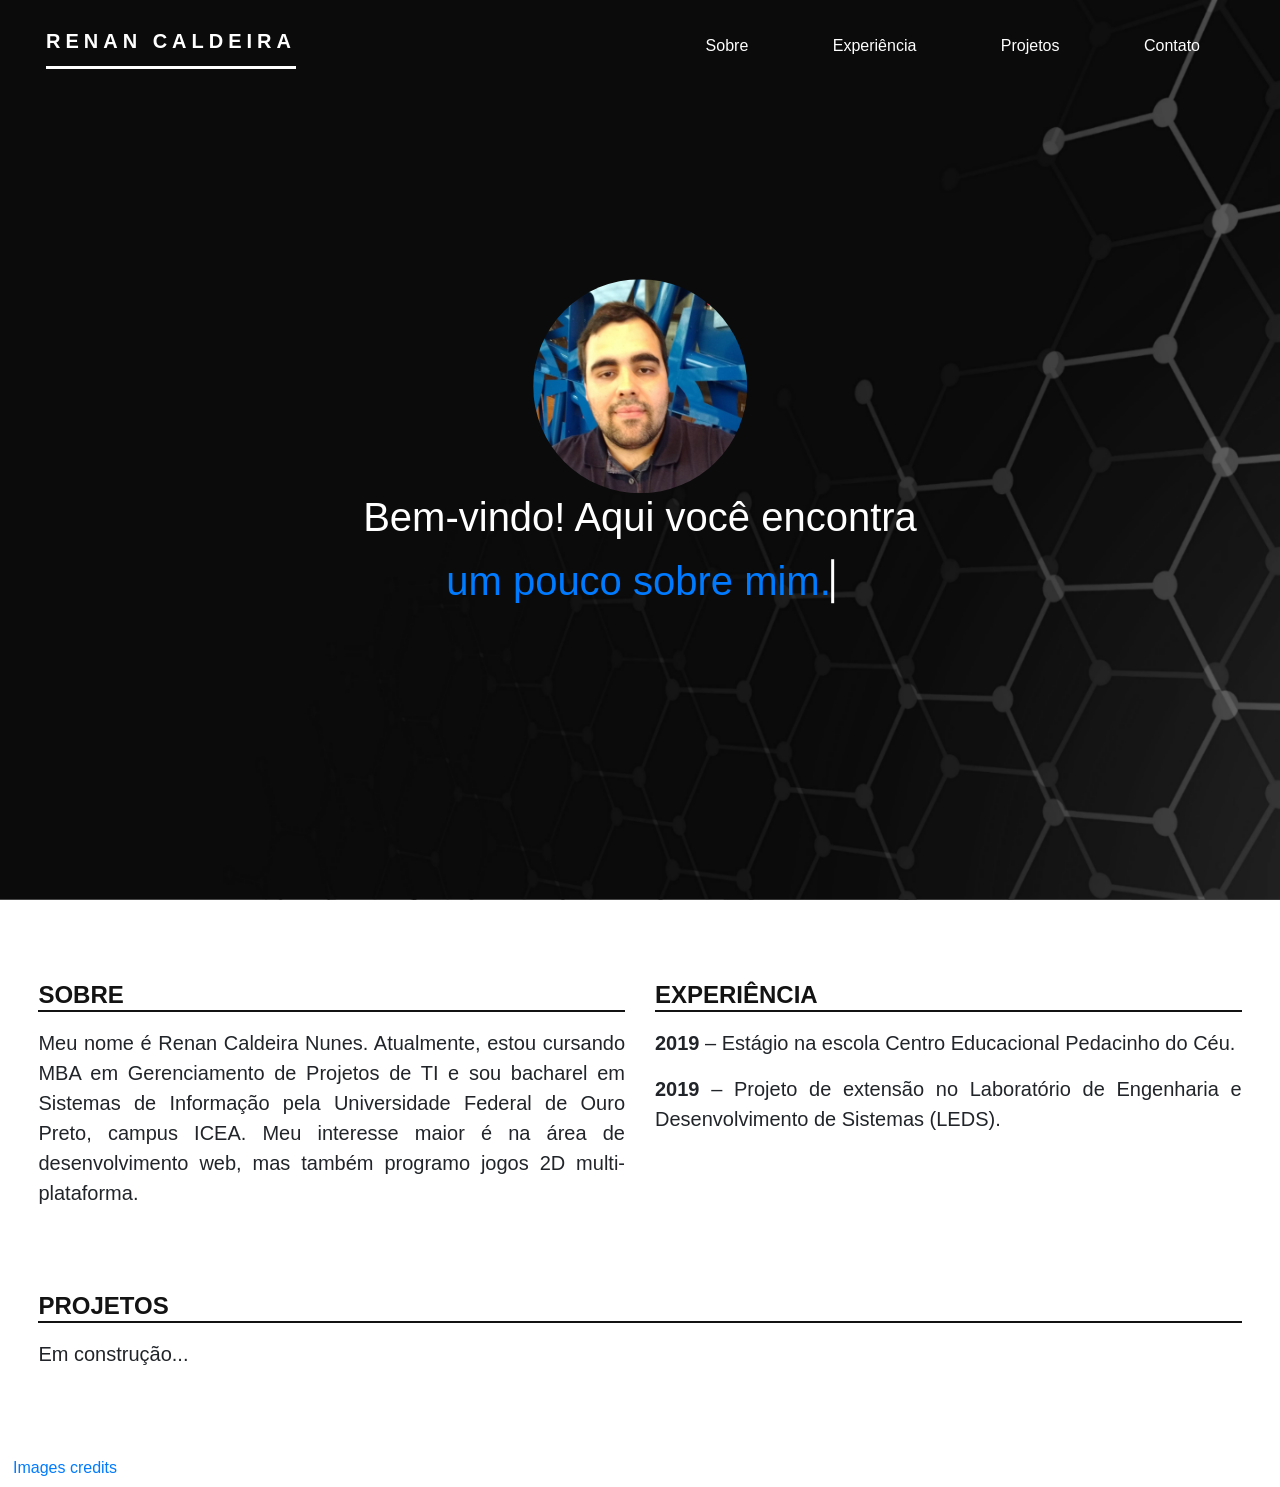
==== index.html @ ce33415b "Update index.html" ====
<!DOCTYPE html>
<html lang="en">

<head>
    <meta charset="UTF-8">
    <meta name="viewport" content="width=device-width, initial-scale=1.0">
    <meta http-equiv="X-UA-Compatible" content="ie=edge">

    <title>Renan Caldeira</title>
    <link rel="shortcut icon" href="images/favicon.ico" />

    <link rel="stylesheet" href="style.css">
    <link rel="stylesheet" href="https://maxcdn.bootstrapcdn.com/font-awesome/4.7.0/css/font-awesome.min.css">
    <link rel="stylesheet" href="https://stackpath.bootstrapcdn.com/bootstrap/4.4.1/css/bootstrap.min.css">

</head>

<body>
    <div class="wrapper">
        <div class="image-txt-container">
            <header>
                <nav>

                    <div class="menu-icon">
                        <i class="fa fa-bars fa-2x"></i>
                    </div>

                    <div class="logo">
                        <p class="logo_underline">RENAN CALDEIRA</p>
                    </div>

                    <div class="menu " href="#head">
                        <ul>
                            <li><a class="styled-a" href="#about">Sobre</a></li>
                            <li><a class="styled-a" href="#experience">Experiência</a></li>
                            <li><a class="styled-a" href="#projects">Projetos</a></li>
                            <li><a class="styled-a" href="# ">Contato</a></li>
                        </ul>
                    </div>
                </nav>

            </header>

            <div class="centered-profile ">
                <img class="image-profile " src="images/profile.jpg ">
                <h1>
                    <p>Bem-vindo! Aqui você encontra</p>
                    <div class="typing-style">
                        <p class="typewrite" data-period="2000 " data-type='[ "um pouco sobre mim. ", "meus projetos. ", "meu contato. " ]'>
                    </div>
                    <span class="wrap "></span>
                    </p>
                </h1>
            </div>

            <!-- testes       

            <div class="container-fluid ">
                <div class="row ">
                    <div class="col-md-2 " style="background-color: brown; ">col-1</div>
                    <div class="col-md-6 " style="background-color: blueviolet; ">col-2</div>
                    <div class="col-md-2 " style="background-color: rgb(106, 42, 165); ">col-3</div>
                </div>
            </div>
                          -->

        </div>



        <div class="content">

            <div class="row">
                <div class="col-md-6">
                    <p class="content-title" id="about">SOBRE</p c>
                    <p>
                        Meu nome é Renan Caldeira Nunes. Atualmente, estou cursando MBA em Gerenciamento de Projetos de TI e sou bacharel em Sistemas de Informação pela Universidade Federal de Ouro Preto, campus ICEA. Meu interesse maior é na área de desenvolvimento web, mas
                        também programo jogos 2D multi-plataforma.
                    </p>
                </div>

                <div class="col-md-6">
                    <p class="content-title" id="experience">EXPERIÊNCIA</p c>
                    <p><b>2019</b> – Estágio na escola Centro Educacional Pedacinho do Céu.</p>
                    <p><b>2019</b> – Projeto de extensão no Laboratório de Engenharia e Desenvolvimento de Sistemas (LEDS).</p>
                </div>
            </div>

            <div class="row" style="padding-top: 6ch;" id="projects">
                <div class="col-md-12">
                    <p class="content-title">PROJETOS</p>
                    <span>Em construção...</span>
                </div>
            </div>


        </div>
    </div>

    <!-- Modal -->

    <button type="button" class="btn btn-link" data-toggle="modal" data-target="#credModal">Images credits</button>

    <div id="credModal" class="modal fade" role="dialog">
        <div class="modal-dialog modal-dialog-centered">

            <div class="modal-content">

                <div class="modal-header">
                    <h4 class="modal-title">Images credits</h4>
                    <button type="button" class="close" data-dismiss="modal">&times;</button>
                </div>

                <div class="modal-body">
                    <a href="https://www.freepik.com/free-photos-vectors/background">Background vector created by starline - www.freepik.com</a>
                </div>

                <div class="modal-footer">
                    <button type="button" class="btn btn-info" data-dismiss="modal">Close</button>
                </div>

            </div>
        </div>
    </div>
    <!-- Modal -->
    </footer>

    <!-- Scripts -->
    <script src="https://code.jquery.com/jquery-3.4.1.min.js"></script>
    <script src="https://stackpath.bootstrapcdn.com/bootstrap/4.3.1/js/bootstrap.min.js"></script>
    <script type="text/javascript " src="main.js"></script>

</body>




</html>
---- style.css ----
html {
    scroll-behavior: smooth;
}

html,
body {
    margin: 0;
    padding: 0;
    width: 100%;
}

body {
    font-family: "Helvetica Neue", sans-serif;
    font-weight: lighter;
}

header {
    width: 100%;
    height: 100vh;
    background: url(images/abstract.png) no-repeat 50% 50%;
    background-size: cover;
}

footer {
    color: rgb(19, 19, 19);
}

.styled-a {
    padding: 1em;
    margin: -1em;
}

.styled-a:link:hover {
    color: white;
    text-decoration: none;
    padding-bottom: 30px;
    border-bottom: 3px solid;
    transition: 0.05s;
}

.content-title {
    color: rgb(19, 19, 19);
    font-weight: bold;
    font-size: x-large;
    border-bottom: 2.5px solid;
}

.content {
    width: 94%;
    margin: 4em auto;
    font-size: 20px;
    line-height: 30px;
    text-align: justify;
}

.logo {
    line-height: 50px;
    position: fixed;
    float: left;
    margin: 16px 46px;
    color: #fff;
    font-weight: bold;
    font-size: 20px;
    letter-spacing: 5px;
    display: flexbox;
}

.logo_underline {
    border-bottom: 3px solid;
}

nav {
    position: fixed;
    width: 100%;
    line-height: 60px;
    z-index: 1;
}

nav ul {
    line-height: 60px;
    list-style: none;
    background: rgb(19, 19, 19, 0);
    overflow: hidden;
    color: #fff;
    padding: 0;
    text-align: right;
    margin: 0;
    padding-right: 40px;
    transition: 1s;
}

nav.black ul {
    background: rgb(19, 19, 19);
}

nav ul li {
    display: inline-block;
    padding: 16px 40px;
}

nav ul li a {
    text-decoration: none;
    color: #fff;
    font-size: 16px;
}

.menu-icon {
    line-height: 60px;
    width: 100%;
    background: rgb(14, 14, 14);
    ;
    text-align: right;
    box-sizing: border-box;
    padding: 15px 24px;
    cursor: pointer;
    color: #fff;
    display: none;
}

@media(max-width: 900px) {
    .logo {
        position: fixed;
        top: 0;
        margin-top: 16px;
    }
    nav ul {
        max-height: 0px;
        background: rgb(19, 19, 19);
    }
    nav.black ul {
        background: rgb(19, 19, 19);
    }
    .showing {
        max-height: 34em;
    }
    nav ul li {
        box-sizing: border-box;
        width: 100%;
        padding: 24px;
        text-align: center;
    }
    .menu-icon {
        display: block;
    }
}

.typing-style {
    color: #007BFF;
}

.image-txt-container {
    position: relative;
    text-align: center;
    color: white;
}

.image-profile {
    border-radius: 100%;
    height: 12ch;
}

.image-profile:hover {
    height: 15ch;
    transition: 1s;
}

.image-profile:not(hover) {
    height: 12ch;
    transition: 0.3s;
}

.centered-profile {
    position: absolute;
    top: 50%;
    left: 50%;
    transform: translate(-50%, -50%);
    color: white;
    font-size: xx-large;
}


/* Modal */
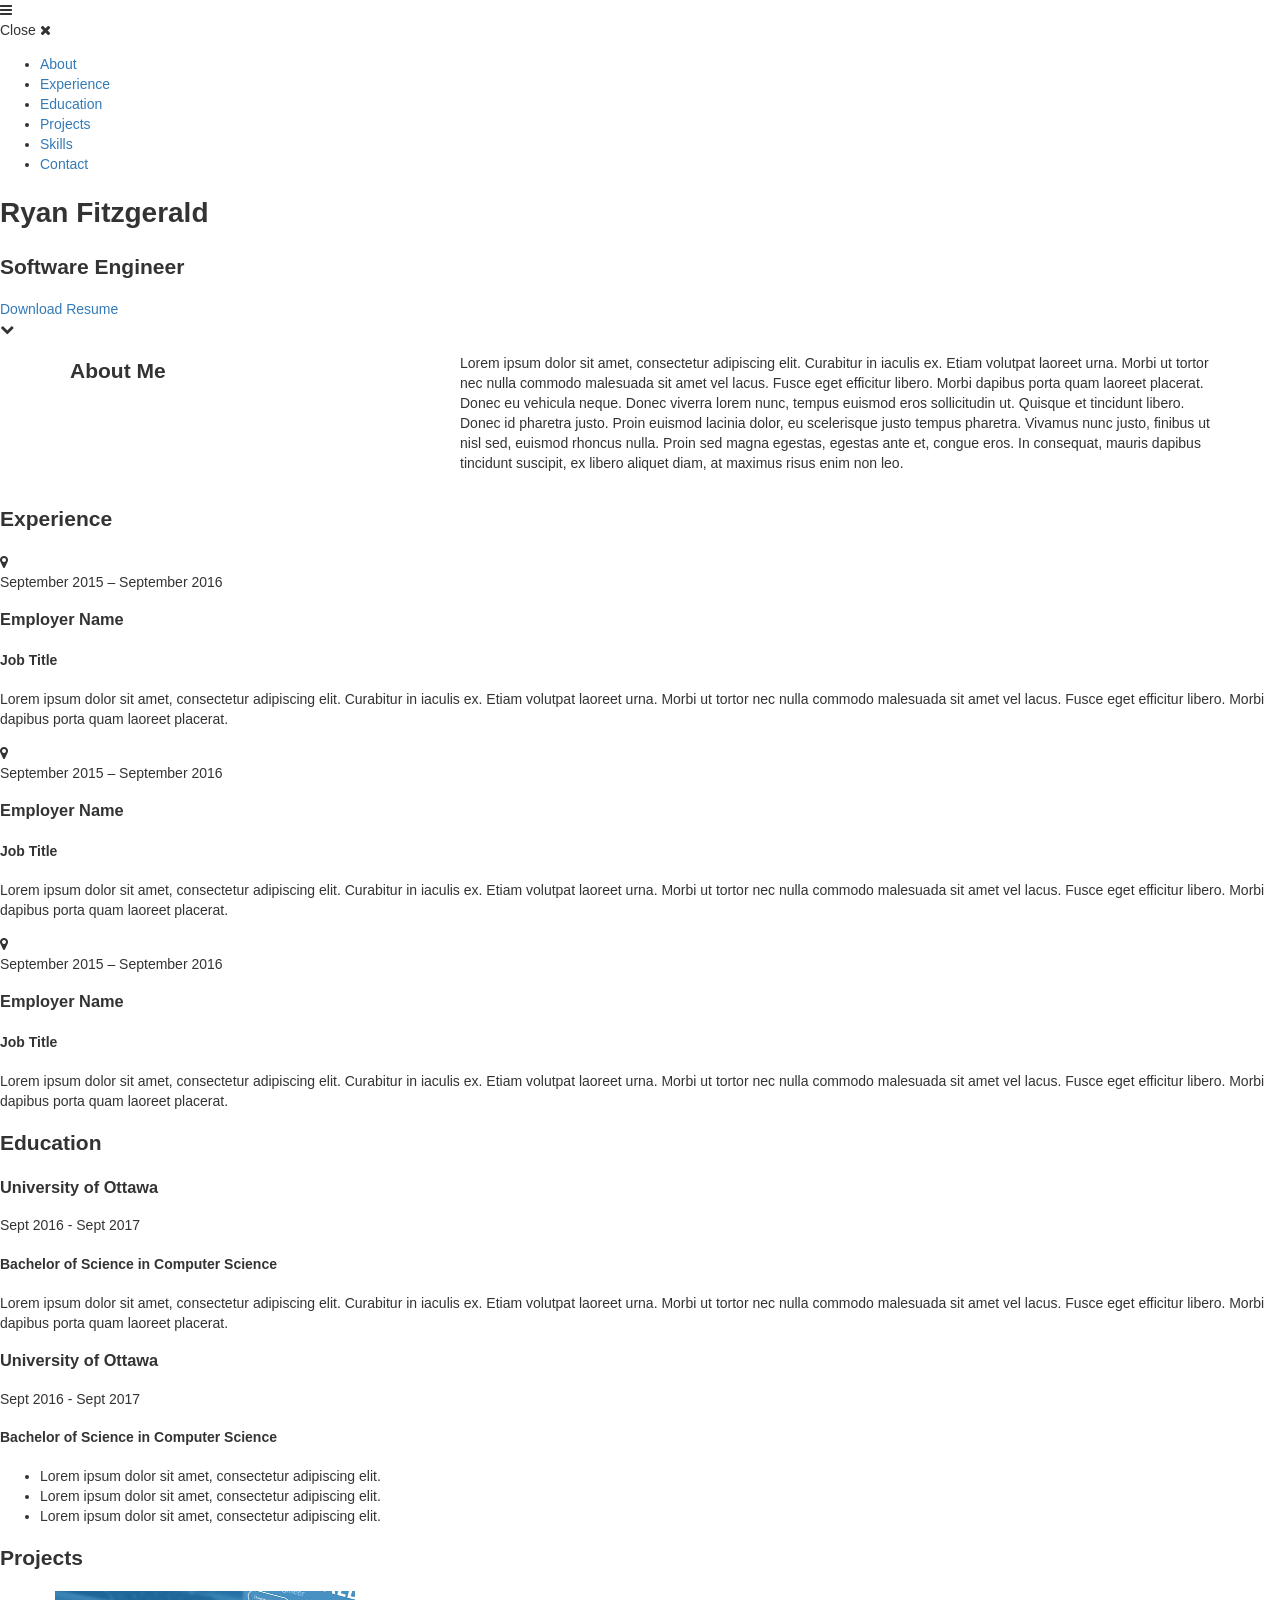
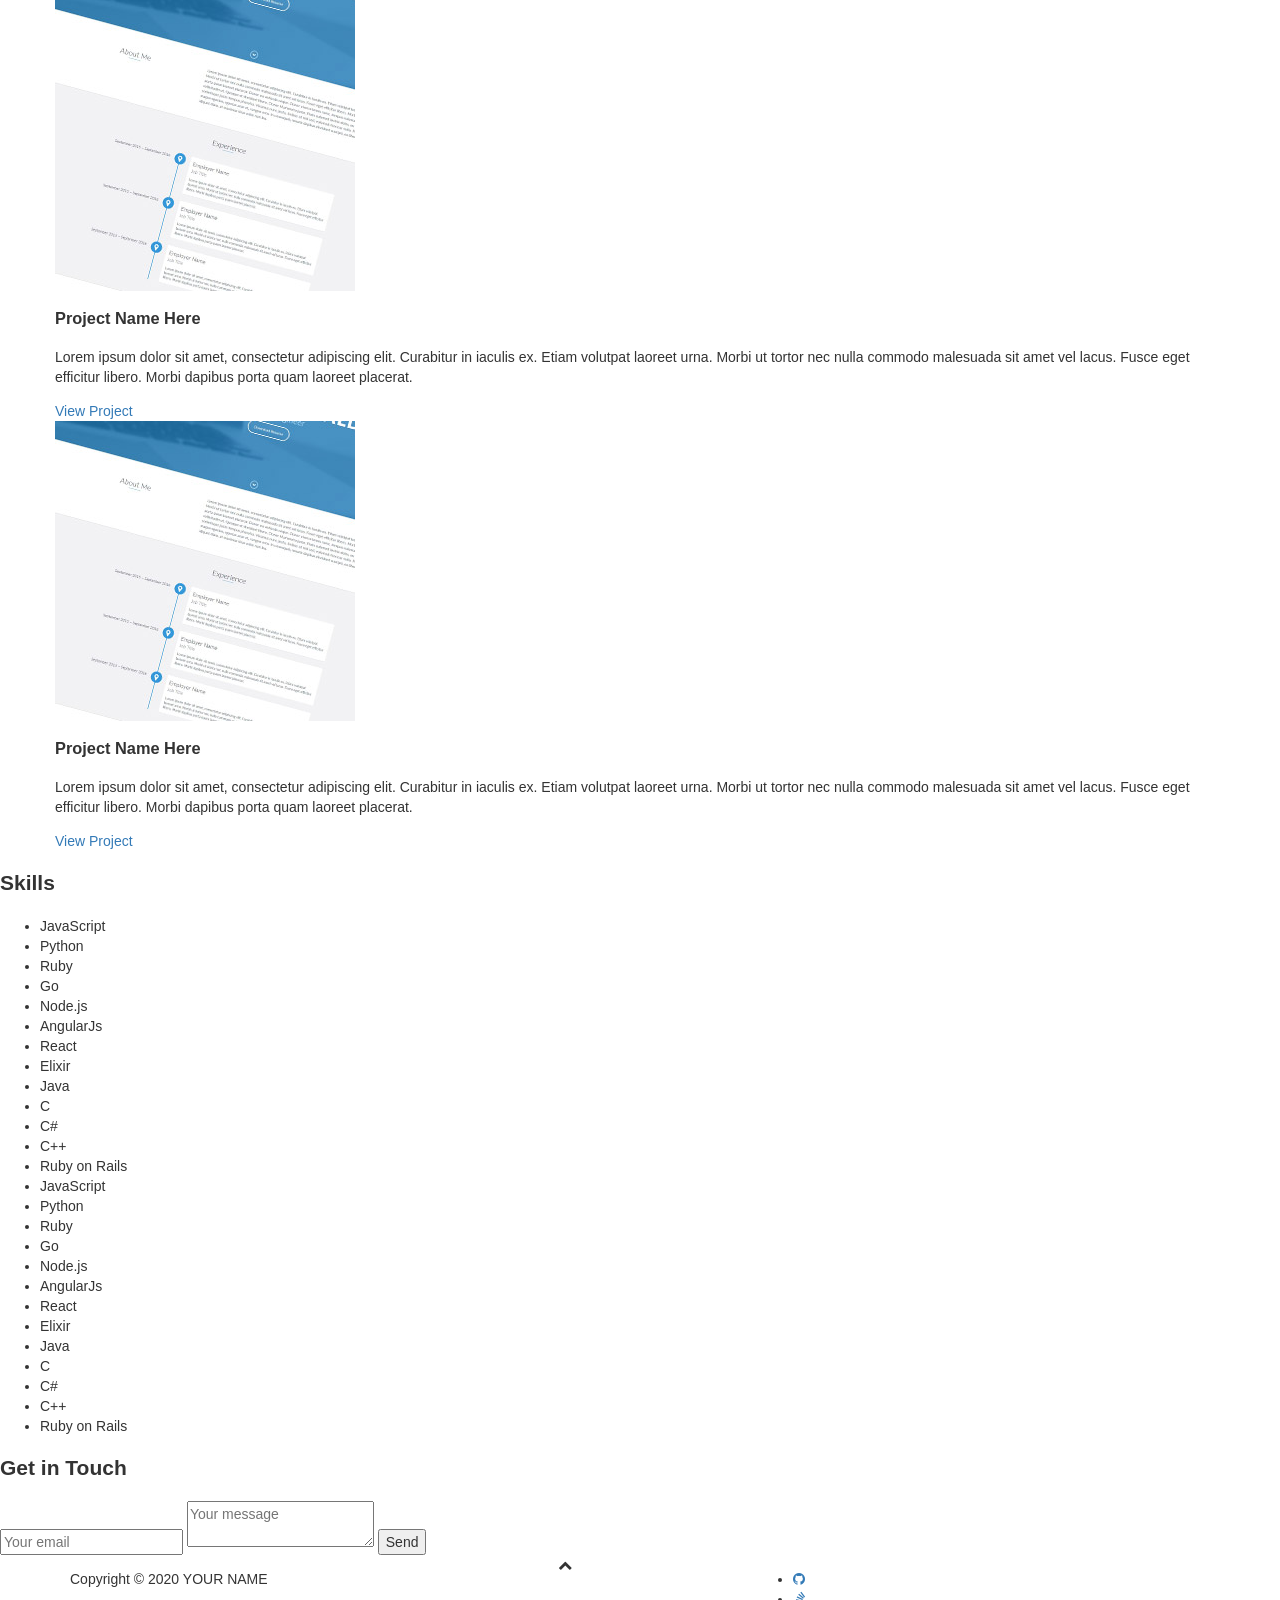
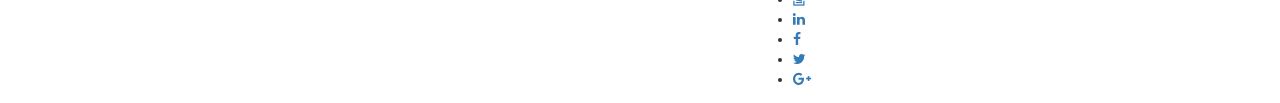
==== commit a0495b47: "st1" ====
--- a/index.html
+++ b/index.html
@@ -1,138 +1,279 @@
 <!DOCTYPE html>
-<html lang="en">
+<html class="no-js" lang="en">
 
 <head>
-    <meta charset="UTF-8">
-    <meta name="viewport" content="width=device-width, initial-scale=1.0">
-    <meta http-equiv="X-UA-Compatible" content="ie=edge">
-
-    <title>Renan Caldeira</title>
-    <link rel="shortcut icon" href="images/favicon.ico" />
-
-    <link rel="stylesheet" href="style.css">
-    <link rel="stylesheet" href="https://maxcdn.bootstrapcdn.com/font-awesome/4.7.0/css/font-awesome.min.css">
-    <link rel="stylesheet" href="https://stackpath.bootstrapcdn.com/bootstrap/4.4.1/css/bootstrap.min.css">
-
+    <meta charset="utf-8">
+    <meta http-equiv="X-UA-Compatible" content="IE=edge">
+    <meta name="viewport" content="width=device-width, initial-scale=1">
+    <title>My Portfolio</title>
+	<link rel="shortcut icon" href="favicon.ico" type="image/x-icon">
+	<link rel="icon" href="favicon.ico" type="image/x-icon">
+    <link href="https://fonts.googleapis.com/css?family=Lato:300,400,700,900" rel="stylesheet">
+    <link rel="stylesheet" href="libs/font-awesome/css/font-awesome.min.css">
+    <link href="css/bootstrap.min.css" rel="stylesheet">
+    <link href="css/styles.css" rel="stylesheet">
 </head>
 
 <body>
-    <div class="wrapper">
-        <div class="image-txt-container">
-            <header>
-                <nav>
-
-                    <div class="menu-icon">
-                        <i class="fa fa-bars fa-2x"></i>
-                    </div>
-
-                    <div class="logo">
-                        <p class="logo_underline">RENAN CALDEIRA</p>
-                    </div>
-
-                    <div class="menu " href="#head">
-                        <ul>
-                            <li><a class="styled-a" href="#about">Sobre</a></li>
-                            <li><a class="styled-a" href="#experience">Experiência</a></li>
-                            <li><a class="styled-a" href="#projects">Projetos</a></li>
-                            <li><a class="styled-a" href="# ">Contato</a></li>
-                        </ul>
-                    </div>
-                </nav>
-
-            </header>
-
-            <div class="centered-profile ">
-                <img class="image-profile " src="images/profile.jpg ">
-                <h1>
-                    <p>Bem-vindo! Aqui você encontra</p>
-                    <div class="typing-style">
-                        <p class="typewrite" data-period="2000 " data-type='[ "um pouco sobre mim. ", "meus projetos. ", "meu contato. " ]'>
-                    </div>
-                    <span class="wrap "></span>
+    <div id="mobile-menu-open" class="shadow-large">
+        <i class="fa fa-bars" aria-hidden="true"></i>
+    </div>
+    <!-- End #mobile-menu-toggle -->
+    <header>
+        <div id="mobile-menu-close">
+            <span>Close</span> <i class="fa fa-times" aria-hidden="true"></i>
+        </div>
+        <ul id="menu" class="shadow">
+            <li>
+                <a href="#about">About</a>
+            </li>
+            <li>
+                <a href="#experience">Experience</a>
+            </li>
+            <li>
+                <a href="#education">Education</a>
+            </li>
+            <li>
+                <a href="#projects">Projects</a>
+            </li>
+            <li>
+                <a href="#skills">Skills</a>
+            </li>
+            <li>
+                <a href="#contact">Contact</a>
+            </li>
+        </ul>
+    </header>
+    <!-- End header -->
+
+    <div id="lead">
+        <div id="lead-content">
+            <h1>Ryan Fitzgerald</h1>
+            <h2>Software Engineer</h2>
+            <a href="#" class="btn-rounded-white">Download Resume</a>
+        </div>
+        <!-- End #lead-content -->
+
+        <div id="lead-overlay"></div>
+
+        <div id="lead-down">
+            <span>
+                <i class="fa fa-chevron-down" aria-hidden="true"></i>
+            </span>
+        </div>
+        <!-- End #lead-down -->
+    </div>
+    <!-- End #lead -->
+
+    <div id="about">
+        <div class="container">
+            <div class="row">
+                <div class="col-md-4">
+                    <h2 class="heading">About Me</h2>
+                </div>
+                <div class="col-md-8">
+                    <p>
+                        Lorem ipsum dolor sit amet, consectetur adipiscing elit. Curabitur in iaculis ex. Etiam volutpat laoreet urna. Morbi ut tortor nec nulla commodo malesuada sit amet vel lacus. Fusce eget efficitur libero. Morbi dapibus porta quam laoreet placerat. Donec
+                        eu vehicula neque. Donec viverra lorem nunc, tempus euismod eros sollicitudin ut. Quisque et tincidunt libero. Donec id pharetra justo. Proin euismod lacinia dolor, eu scelerisque justo tempus pharetra. Vivamus nunc justo, finibus
+                        ut nisl sed, euismod rhoncus nulla. Proin sed magna egestas, egestas ante et, congue eros. In consequat, mauris dapibus tincidunt suscipit, ex libero aliquet diam, at maximus risus enim non leo.
                     </p>
-                </h1>
-            </div>
-
-            <!-- testes       
-
-            <div class="container-fluid ">
-                <div class="row ">
-                    <div class="col-md-2 " style="background-color: brown; ">col-1</div>
-                    <div class="col-md-6 " style="background-color: blueviolet; ">col-2</div>
-                    <div class="col-md-2 " style="background-color: rgb(106, 42, 165); ">col-3</div>
-                </div>
-            </div>
-                          -->
-
-        </div>
-
-
-
-        <div class="content">
-
+                </div>
+            </div>
+        </div>
+    </div>
+    <!-- End #about -->
+
+    <div id="experience" class="background-alt">
+        <h2 class="heading">Experience</h2>
+        <div id="experience-timeline">
+            <div data-date="September 2015 – September 2016">
+                <h3>Employer Name</h3>
+                <h4>Job Title</h4>
+                <p>
+                    Lorem ipsum dolor sit amet, consectetur adipiscing elit. Curabitur in iaculis ex. Etiam volutpat laoreet urna. Morbi ut tortor nec nulla commodo malesuada sit amet vel lacus. Fusce eget efficitur libero. Morbi dapibus porta quam laoreet placerat.
+                </p>
+            </div>
+
+            <div data-date="September 2015 – September 2016">
+                <h3>Employer Name</h3>
+                <h4>Job Title</h4>
+                <p>
+                    Lorem ipsum dolor sit amet, consectetur adipiscing elit. Curabitur in iaculis ex. Etiam volutpat laoreet urna. Morbi ut tortor nec nulla commodo malesuada sit amet vel lacus. Fusce eget efficitur libero. Morbi dapibus porta quam laoreet placerat.
+                </p>
+            </div>
+
+            <div data-date="September 2015 – September 2016">
+                <h3>Employer Name</h3>
+                <h4>Job Title</h4>
+                <p>
+                    Lorem ipsum dolor sit amet, consectetur adipiscing elit. Curabitur in iaculis ex. Etiam volutpat laoreet urna. Morbi ut tortor nec nulla commodo malesuada sit amet vel lacus. Fusce eget efficitur libero. Morbi dapibus porta quam laoreet placerat.
+                </p>
+            </div>
+        </div>
+    </div>
+    <!-- End #experience -->
+
+    <div id="education">
+        <h2 class="heading">Education</h2>
+        <div class="education-block">
+            <h3>University of Ottawa</h3>
+            <span class="education-date">Sept 2016 - Sept 2017</span>
+            <h4>Bachelor of Science in Computer Science</h4>
+            <p>
+                Lorem ipsum dolor sit amet, consectetur adipiscing elit. Curabitur in iaculis ex. Etiam volutpat laoreet urna. Morbi ut tortor nec nulla commodo malesuada sit amet vel lacus. Fusce eget efficitur libero. Morbi dapibus porta quam laoreet placerat.
+            </p>
+        </div>
+        <!-- End .education-block -->
+
+        <div class="education-block">
+            <h3>University of Ottawa</h3>
+            <span class="education-date">Sept 2016 - Sept 2017</span>
+            <h4>Bachelor of Science in Computer Science</h4>
+            <ul>
+                <li>
+                    Lorem ipsum dolor sit amet, consectetur adipiscing elit.
+                </li>
+                <li>
+                    Lorem ipsum dolor sit amet, consectetur adipiscing elit.
+                </li>
+                <li>
+                    Lorem ipsum dolor sit amet, consectetur adipiscing elit.
+                </li>
+            </ul>
+        </div>
+        <!-- End .education-block -->
+    </div>
+    <!-- End #education -->
+
+    <div id="projects" class="background-alt">
+        <h2 class="heading">Projects</h2>
+        <div class="container">
             <div class="row">
-                <div class="col-md-6">
-                    <p class="content-title" id="about">SOBRE</p c>
+                <div class="project shadow-large">
+                    <div class="project-image">
+                        <img src="images/project.jpg" />
+                    </div>
+                    <!-- End .project-image -->
+                    <div class="project-info">
+                        <h3>Project Name Here</h3>
+                        <p>
+                            Lorem ipsum dolor sit amet, consectetur adipiscing elit. Curabitur in iaculis ex. Etiam volutpat laoreet urna. Morbi ut tortor nec nulla commodo malesuada sit amet vel lacus. Fusce eget efficitur libero. Morbi dapibus porta quam laoreet placerat.
+                        </p>
+                        <a href="#">View Project</a>
+                    </div>
+                    <!-- End .project-info -->
+                </div>
+                <!-- End .project -->
+
+                <div class="project shadow-large">
+                    <div class="project-image">
+                        <img src="images/project.jpg" />
+                    </div>
+                    <!-- End .project-image -->
+                    <div class="project-info">
+                        <h3>Project Name Here</h3>
+                        <p>
+                            Lorem ipsum dolor sit amet, consectetur adipiscing elit. Curabitur in iaculis ex. Etiam volutpat laoreet urna. Morbi ut tortor nec nulla commodo malesuada sit amet vel lacus. Fusce eget efficitur libero. Morbi dapibus porta quam laoreet placerat.
+                        </p>
+                        <a href="#">View Project</a>
+                    </div>
+                    <!-- End .project-info -->
+                </div>
+                <!-- End .project -->
+            </div>
+        </div>
+    </div>
+    <!-- End #projects -->
+
+    <div id="skills">
+        <h2 class="heading">Skills</h2>
+        <ul>
+            <li>JavaScript</li>
+            <li>Python</li>
+            <li>Ruby</li>
+            <li>Go</li>
+            <li>Node.js</li>
+            <li>AngularJs</li>
+            <li>React</li>
+            <li>Elixir</li>
+            <li>Java</li>
+            <li>C</li>
+            <li>C#</li>
+            <li>C++</li>
+            <li>Ruby on Rails</li>
+            <li>JavaScript</li>
+            <li>Python</li>
+            <li>Ruby</li>
+            <li>Go</li>
+            <li>Node.js</li>
+            <li>AngularJs</li>
+            <li>React</li>
+            <li>Elixir</li>
+            <li>Java</li>
+            <li>C</li>
+            <li>C#</li>
+            <li>C++</li>
+            <li>Ruby on Rails</li>
+        </ul>
+    </div>
+    <!-- End #skills -->
+
+    <div id="contact">
+        <h2>Get in Touch</h2>
+        <div id="contact-form">
+            <form method="POST" action="https://formspree.io/email@email.com">
+                <input type="hidden" name="_subject" value="Contact request from personal website" />
+                <input type="email" name="_replyto" placeholder="Your email" required>
+                <textarea name="message" placeholder="Your message" required></textarea>
+                <button type="submit">Send</button>
+            </form>
+        </div>
+        <!-- End #contact-form -->
+    </div>
+    <!-- End #contact -->
+
+    <footer>
+        <div class="container">
+            <div class="row">
+                <div class="col-sm-5 copyright">
                     <p>
-                        Meu nome é Renan Caldeira Nunes. Atualmente, estou cursando MBA em Gerenciamento de Projetos de TI e sou bacharel em Sistemas de Informação pela Universidade Federal de Ouro Preto, campus ICEA. Meu interesse maior é na área de desenvolvimento web, mas
-                        também programo jogos 2D multi-plataforma.
+                        Copyright &copy; 2020 YOUR NAME
                     </p>
                 </div>
-
-                <div class="col-md-6">
-                    <p class="content-title" id="experience">EXPERIÊNCIA</p c>
-                    <p><b>2019</b> – Estágio na escola Centro Educacional Pedacinho do Céu.</p>
-                    <p><b>2019</b> – Projeto de extensão no Laboratório de Engenharia e Desenvolvimento de Sistemas (LEDS).</p>
-                </div>
-            </div>
-
-            <div class="row" style="padding-top: 6ch;" id="projects">
-                <div class="col-md-12">
-                    <p class="content-title">PROJETOS</p>
-                    <span>Em construção...</span>
-                </div>
-            </div>
-
-
-        </div>
-    </div>
-
-    <!-- Modal -->
-
-    <button type="button" class="btn btn-link" data-toggle="modal" data-target="#credModal">Images credits</button>
-
-    <div id="credModal" class="modal fade" role="dialog">
-        <div class="modal-dialog modal-dialog-centered">
-
-            <div class="modal-content">
-
-                <div class="modal-header">
-                    <h4 class="modal-title">Images credits</h4>
-                    <button type="button" class="close" data-dismiss="modal">&times;</button>
-                </div>
-
-                <div class="modal-body">
-                    <a href="https://www.freepik.com/free-photos-vectors/background">Background vector created by starline - www.freepik.com</a>
-                </div>
-
-                <div class="modal-footer">
-                    <button type="button" class="btn btn-info" data-dismiss="modal">Close</button>
-                </div>
-
-            </div>
-        </div>
-    </div>
-    <!-- Modal -->
+                <div class="col-sm-2 top">
+                    <span id="to-top">
+                        <i class="fa fa-chevron-up" aria-hidden="true"></i>
+                    </span>
+                </div>
+                <div class="col-sm-5 social">
+                    <ul>
+                        <li>
+                            <a href="https://github.com/" target="_blank"><i class="fa fa-github" aria-hidden="true"></i></a>
+                        </li>
+                        <li>
+                            <a href="https://stackoverflow.com/" target="_blank"><i class="fa fa-stack-overflow" aria-hidden="true"></i></a>
+                        </li>
+                        <li>
+                            <a href="https://linkedin.com/" target="_blank"><i class="fa fa-linkedin" aria-hidden="true"></i></a>
+                        </li>
+                        <li>
+                            <a href="https://www.facebook.com/" target="_blank"><i class="fa fa-facebook" aria-hidden="true"></i></a>
+                        </li>
+                        <li>
+                            <a href="https://twitter.com/" target="_blank"><i class="fa fa-twitter" aria-hidden="true"></i></a>
+                        </li>
+                        <li>
+                            <a href="https://plus.google.com/" target="_blank"><i class="fa fa-google-plus" aria-hidden="true"></i></a>
+                        </li>
+                    </ul>
+                </div>
+            </div>
+        </div>
     </footer>
-
-    <!-- Scripts -->
-    <script src="https://code.jquery.com/jquery-3.4.1.min.js"></script>
-    <script src="https://stackpath.bootstrapcdn.com/bootstrap/4.3.1/js/bootstrap.min.js"></script>
-    <script type="text/javascript " src="main.js"></script>
-
+    <!-- End footer -->
+
+    <script src="https://ajax.googleapis.com/ajax/libs/jquery/1.12.4/jquery.min.js"></script>
+    <script src="js/scripts.min.js"></script>
 </body>
 
-
-
-
-</html>+</html>
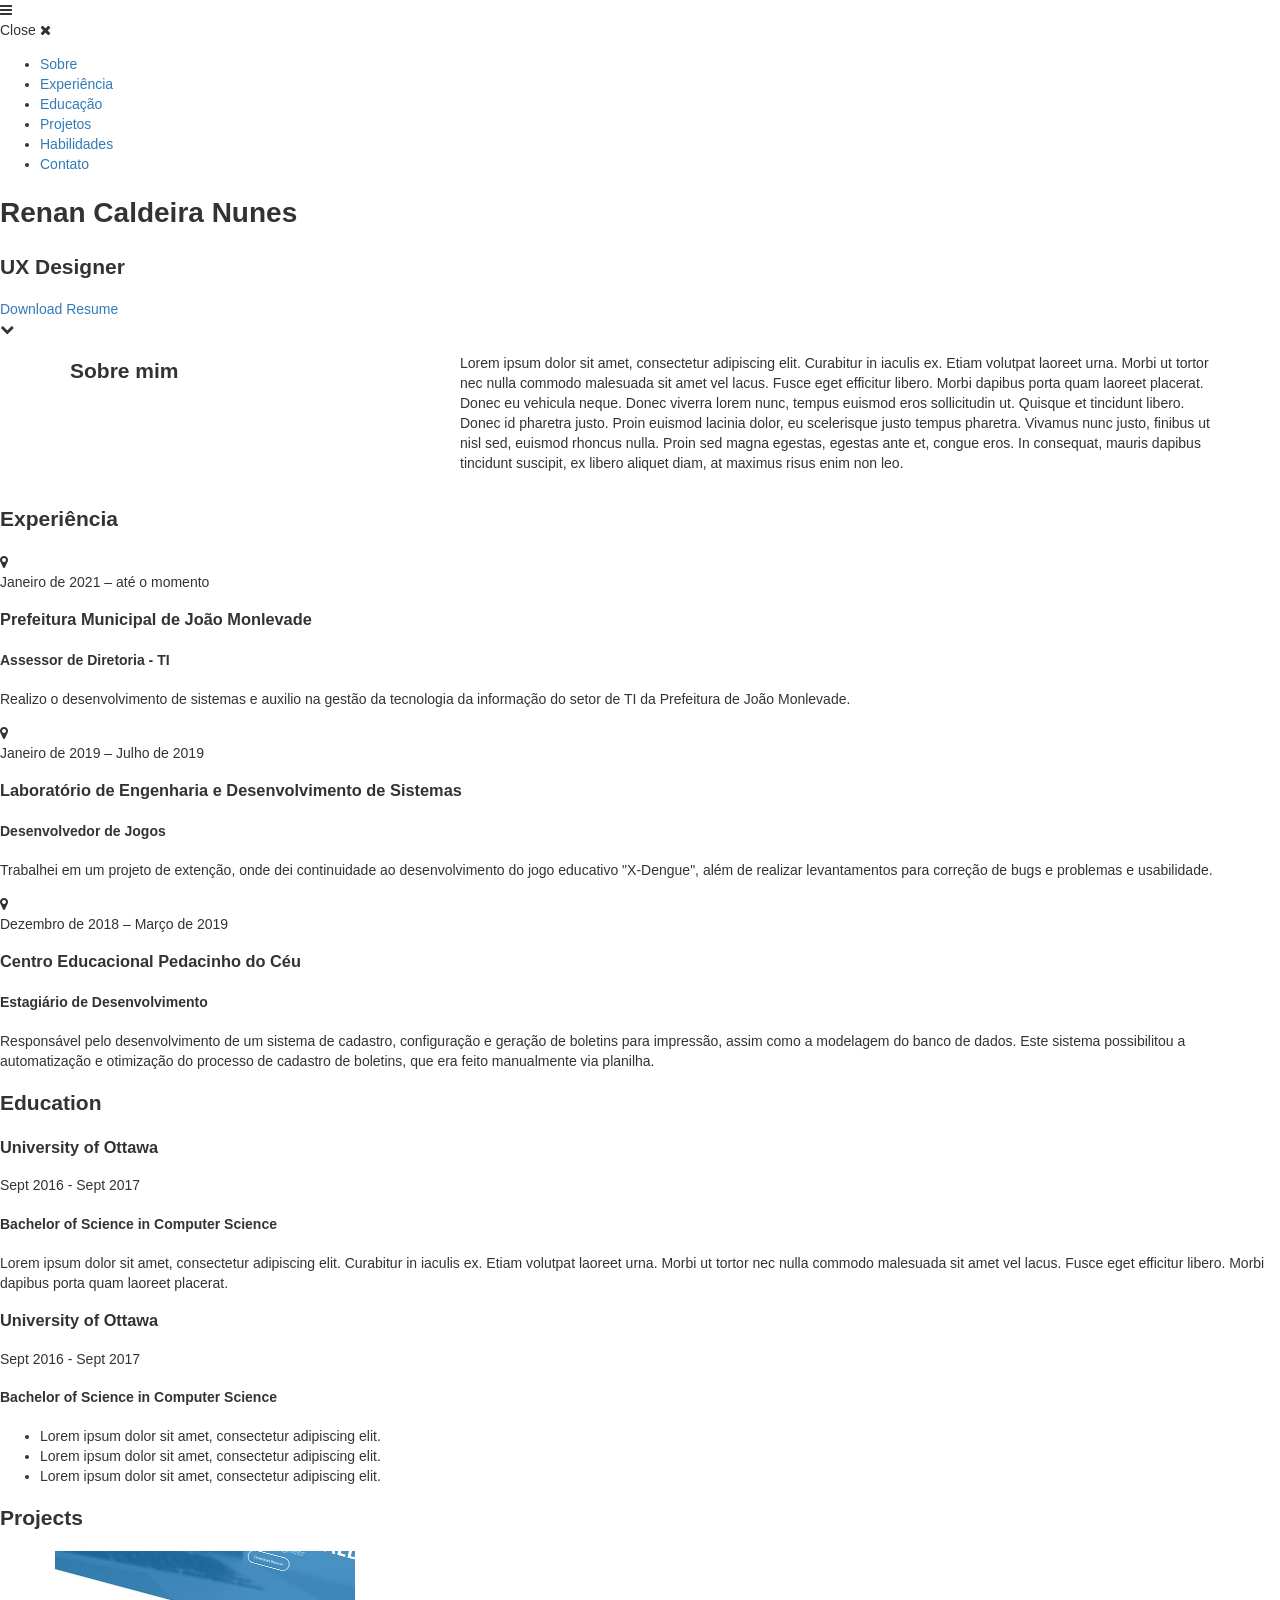
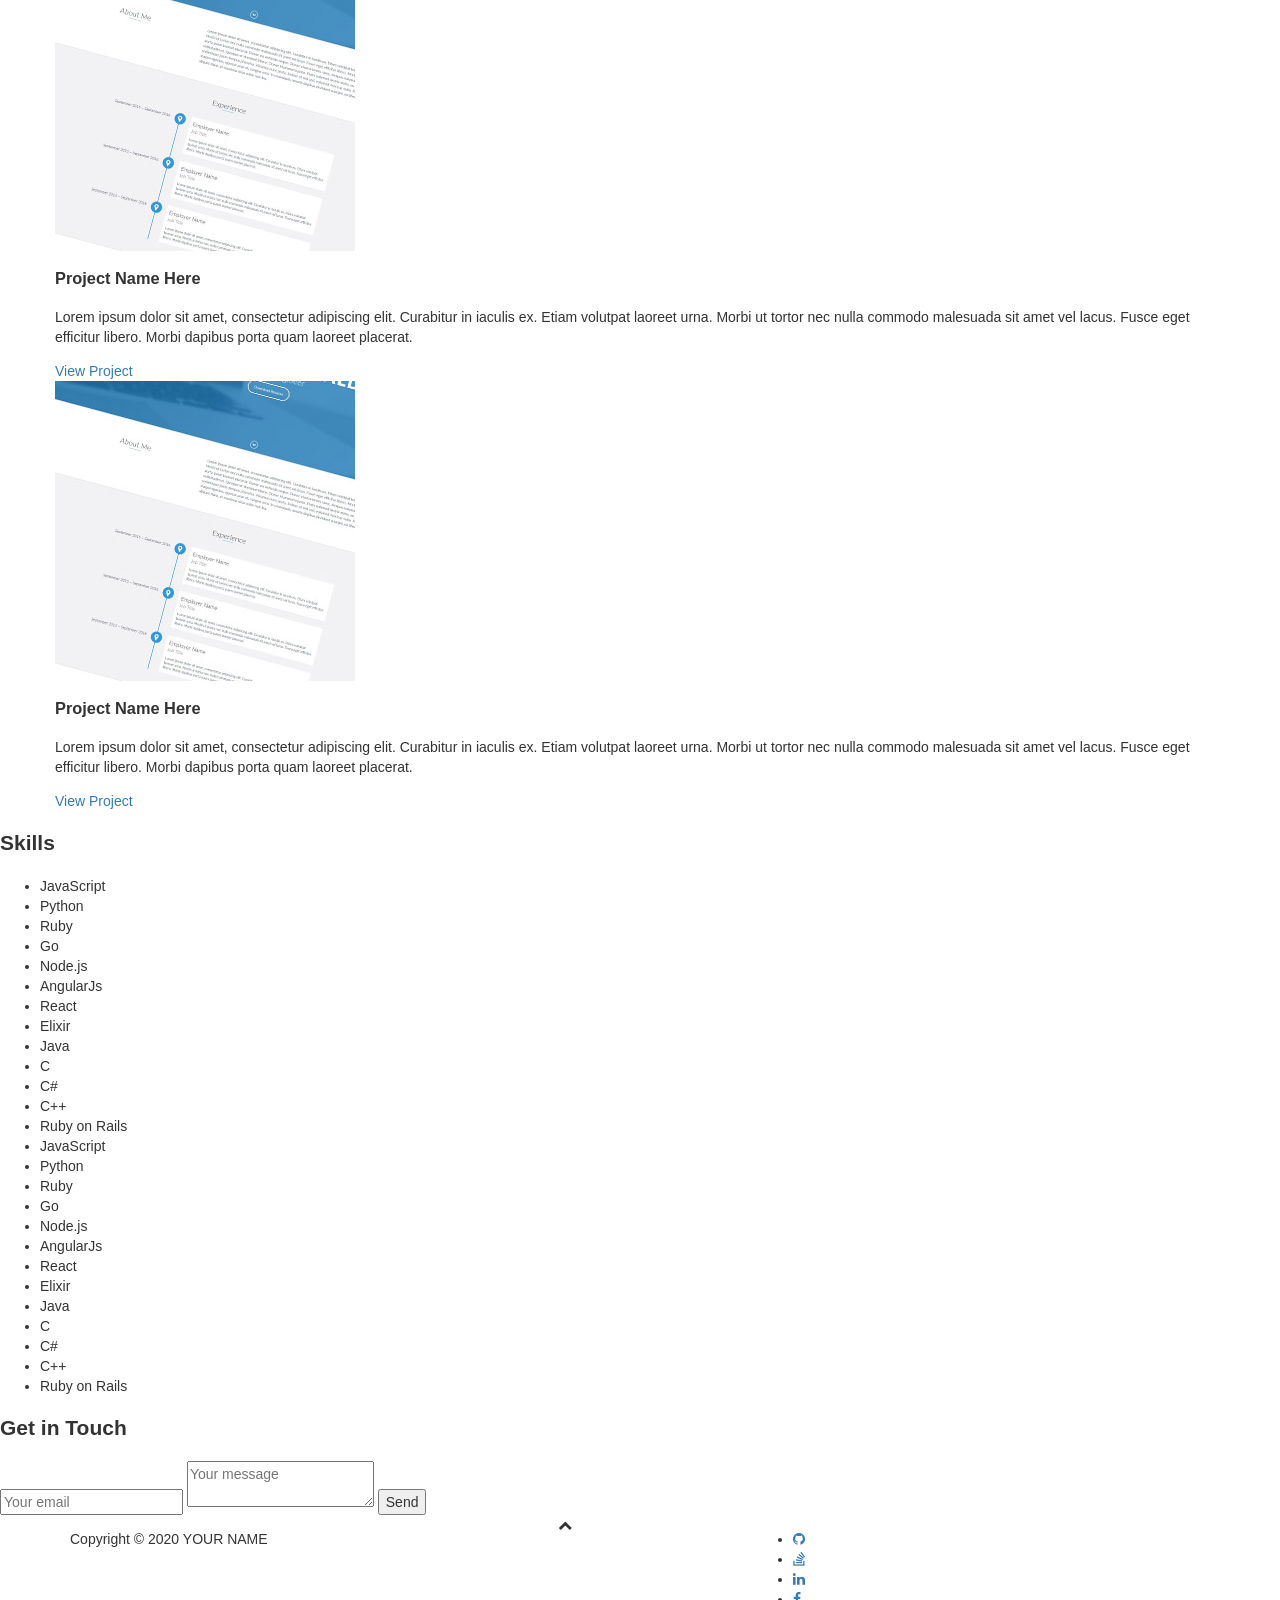
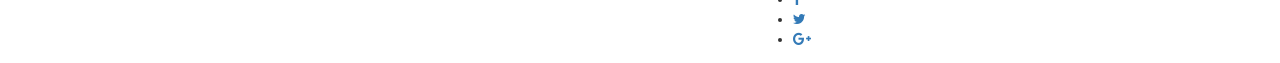
==== commit 3ab39374: "experiência" ====
--- a/index.html
+++ b/index.html
@@ -25,22 +25,22 @@
         </div>
         <ul id="menu" class="shadow">
             <li>
-                <a href="#about">About</a>
-            </li>
-            <li>
-                <a href="#experience">Experience</a>
-            </li>
-            <li>
-                <a href="#education">Education</a>
-            </li>
-            <li>
-                <a href="#projects">Projects</a>
-            </li>
-            <li>
-                <a href="#skills">Skills</a>
-            </li>
-            <li>
-                <a href="#contact">Contact</a>
+                <a href="#about">Sobre</a>
+            </li>
+            <li>
+                <a href="#experience">Experiência</a>
+            </li>
+            <li>
+                <a href="#education">Educação</a>
+            </li>
+            <li>
+                <a href="#projects">Projetos</a>
+            </li>
+            <li>
+                <a href="#skills">Habilidades</a>
+            </li>
+            <li>
+                <a href="#contact">Contato</a>
             </li>
         </ul>
     </header>
@@ -48,8 +48,8 @@
 
     <div id="lead">
         <div id="lead-content">
-            <h1>Ryan Fitzgerald</h1>
-            <h2>Software Engineer</h2>
+            <h1>Renan Caldeira Nunes</h1>
+            <h2>UX Designer</h2>
             <a href="#" class="btn-rounded-white">Download Resume</a>
         </div>
         <!-- End #lead-content -->
@@ -65,11 +65,11 @@
     </div>
     <!-- End #lead -->
 
-    <div id="about">
+    <div id="Sobre">
         <div class="container">
             <div class="row">
                 <div class="col-md-4">
-                    <h2 class="heading">About Me</h2>
+                    <h2 class="heading">Sobre mim</h2>
                 </div>
                 <div class="col-md-8">
                     <p>
@@ -84,32 +84,38 @@
     <!-- End #about -->
 
     <div id="experience" class="background-alt">
-        <h2 class="heading">Experience</h2>
+        <h2 class="heading">Experiência</h2>
         <div id="experience-timeline">
-            <div data-date="September 2015 – September 2016">
-                <h3>Employer Name</h3>
-                <h4>Job Title</h4>
+            <div data-date="Janeiro de 2021 – até o momento">
+                <h3>Prefeitura Municipal de João Monlevade</h3>
+                <h4>Assessor de Diretoria - TI</h4>
                 <p>
-                    Lorem ipsum dolor sit amet, consectetur adipiscing elit. Curabitur in iaculis ex. Etiam volutpat laoreet urna. Morbi ut tortor nec nulla commodo malesuada sit amet vel lacus. Fusce eget efficitur libero. Morbi dapibus porta quam laoreet placerat.
+                    Realizo o desenvolvimento de sistemas e auxilio na gestão da tecnologia da informação do setor de TI da 
+                    Prefeitura de João Monlevade.
                 </p>
             </div>
 
-            <div data-date="September 2015 – September 2016">
-                <h3>Employer Name</h3>
-                <h4>Job Title</h4>
+            <div data-date="Janeiro de 2019 – Julho de 2019">
+                <h3>Laboratório de Engenharia e Desenvolvimento de Sistemas</h3>
+                <h4>Desenvolvedor de Jogos</h4>
                 <p>
-                    Lorem ipsum dolor sit amet, consectetur adipiscing elit. Curabitur in iaculis ex. Etiam volutpat laoreet urna. Morbi ut tortor nec nulla commodo malesuada sit amet vel lacus. Fusce eget efficitur libero. Morbi dapibus porta quam laoreet placerat.
+                   Trabalhei em um projeto de extenção, onde dei continuidade ao desenvolvimento do jogo educativo 
+                   "X-Dengue", além de realizar levantamentos para correção de bugs e problemas e usabilidade.
                 </p>
             </div>
 
-            <div data-date="September 2015 – September 2016">
-                <h3>Employer Name</h3>
-                <h4>Job Title</h4>
+            <div data-date="Dezembro de 2018 – Março de 2019">
+                <h3>Centro Educacional Pedacinho do Céu</h3>
+                <h4>Estagiário de Desenvolvimento</h4>
                 <p>
-                    Lorem ipsum dolor sit amet, consectetur adipiscing elit. Curabitur in iaculis ex. Etiam volutpat laoreet urna. Morbi ut tortor nec nulla commodo malesuada sit amet vel lacus. Fusce eget efficitur libero. Morbi dapibus porta quam laoreet placerat.
+                    Responsável pelo desenvolvimento de um sistema de cadastro, configuração e geração de boletins para impressão, 
+                    assim como a modelagem do banco de dados. Este sistema possibilitou a automatização e otimização do
+                    processo de cadastro de boletins, que era feito manualmente via planilha.
                 </p>
             </div>
-        </div>
+
+        </div>
+
     </div>
     <!-- End #experience -->
 
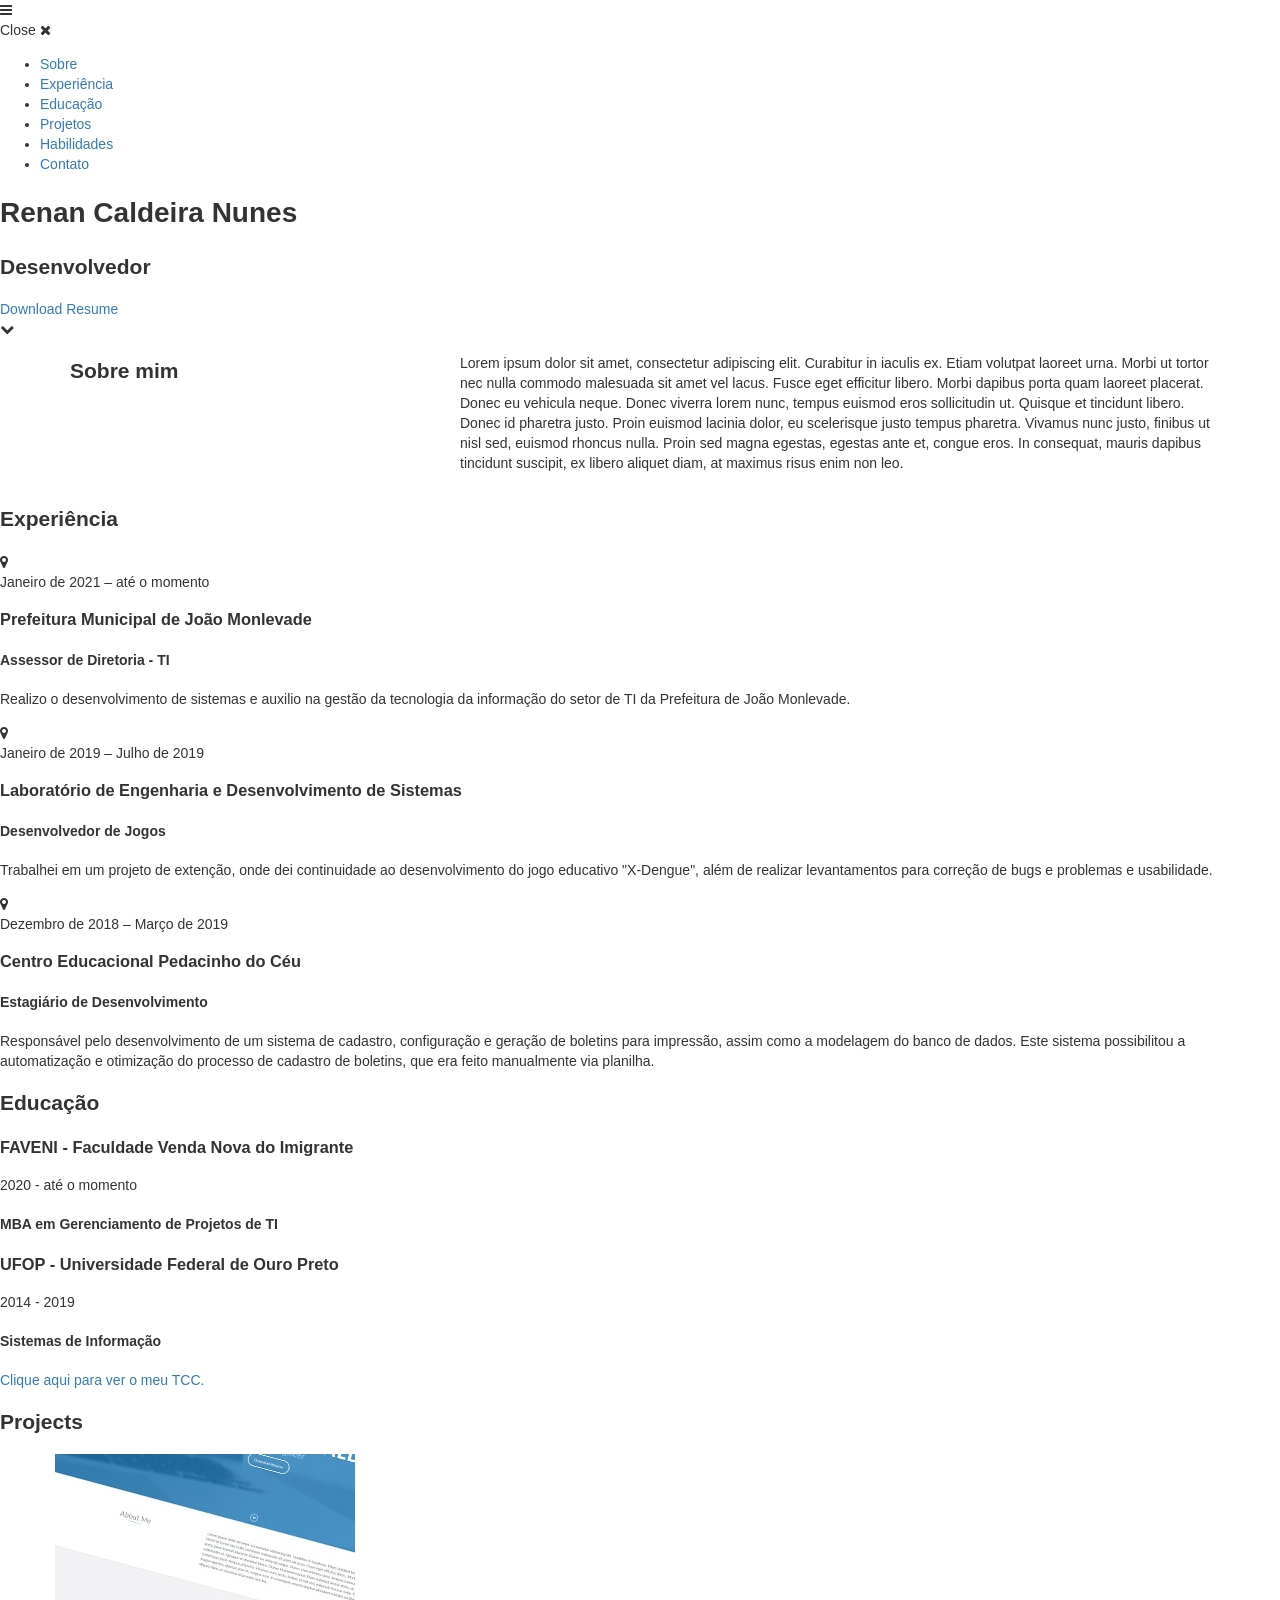
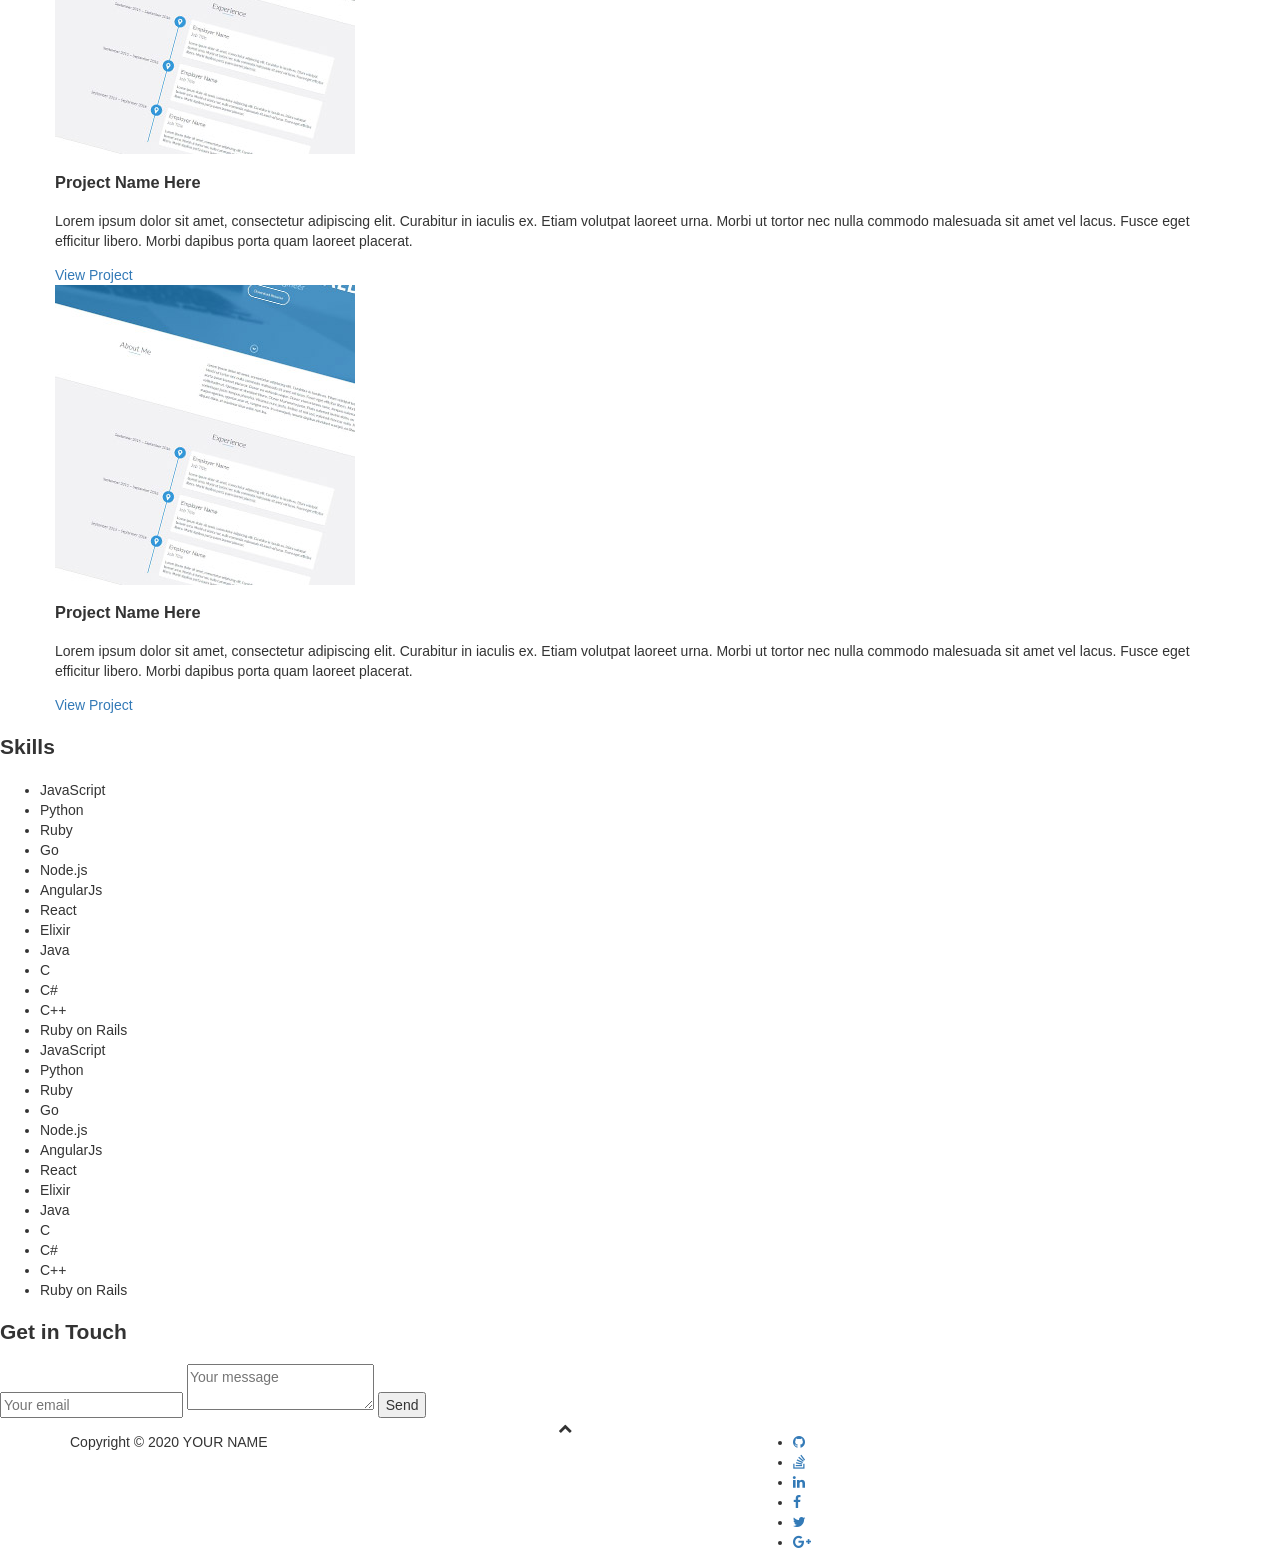
==== commit 4a0773bd: "Educação" ====
--- a/index.html
+++ b/index.html
@@ -5,7 +5,7 @@
     <meta charset="utf-8">
     <meta http-equiv="X-UA-Compatible" content="IE=edge">
     <meta name="viewport" content="width=device-width, initial-scale=1">
-    <title>My Portfolio</title>
+    <title>Renan Caldeira Nunes</title>
 	<link rel="shortcut icon" href="favicon.ico" type="image/x-icon">
 	<link rel="icon" href="favicon.ico" type="image/x-icon">
     <link href="https://fonts.googleapis.com/css?family=Lato:300,400,700,900" rel="stylesheet">
@@ -49,7 +49,7 @@
     <div id="lead">
         <div id="lead-content">
             <h1>Renan Caldeira Nunes</h1>
-            <h2>UX Designer</h2>
+            <h2>Desenvolvedor</h2>
             <a href="#" class="btn-rounded-white">Download Resume</a>
         </div>
         <!-- End #lead-content -->
@@ -120,32 +120,24 @@
     <!-- End #experience -->
 
     <div id="education">
-        <h2 class="heading">Education</h2>
+        <h2 class="heading">Educação</h2>
         <div class="education-block">
-            <h3>University of Ottawa</h3>
-            <span class="education-date">Sept 2016 - Sept 2017</span>
-            <h4>Bachelor of Science in Computer Science</h4>
+            <h3>FAVENI - Faculdade Venda Nova do Imigrante</h3>
+            <span class="education-date">2020 - até o momento</span>
+            <h4>MBA em Gerenciamento de Projetos de TI</h4>
             <p>
-                Lorem ipsum dolor sit amet, consectetur adipiscing elit. Curabitur in iaculis ex. Etiam volutpat laoreet urna. Morbi ut tortor nec nulla commodo malesuada sit amet vel lacus. Fusce eget efficitur libero. Morbi dapibus porta quam laoreet placerat.
+
             </p>
         </div>
         <!-- End .education-block -->
 
         <div class="education-block">
-            <h3>University of Ottawa</h3>
-            <span class="education-date">Sept 2016 - Sept 2017</span>
-            <h4>Bachelor of Science in Computer Science</h4>
-            <ul>
-                <li>
-                    Lorem ipsum dolor sit amet, consectetur adipiscing elit.
-                </li>
-                <li>
-                    Lorem ipsum dolor sit amet, consectetur adipiscing elit.
-                </li>
-                <li>
-                    Lorem ipsum dolor sit amet, consectetur adipiscing elit.
-                </li>
-            </ul>
+            <h3>UFOP - Universidade Federal de Ouro Preto</h3>
+            <span class="education-date">2014 - 2019</span>
+            <h4>Sistemas de Informação</h4>
+            <p>
+                <a href="https://www.monografias.ufop.br/handle/35400000/1712">Clique aqui para ver o meu TCC.</a>
+            </p>
         </div>
         <!-- End .education-block -->
     </div>
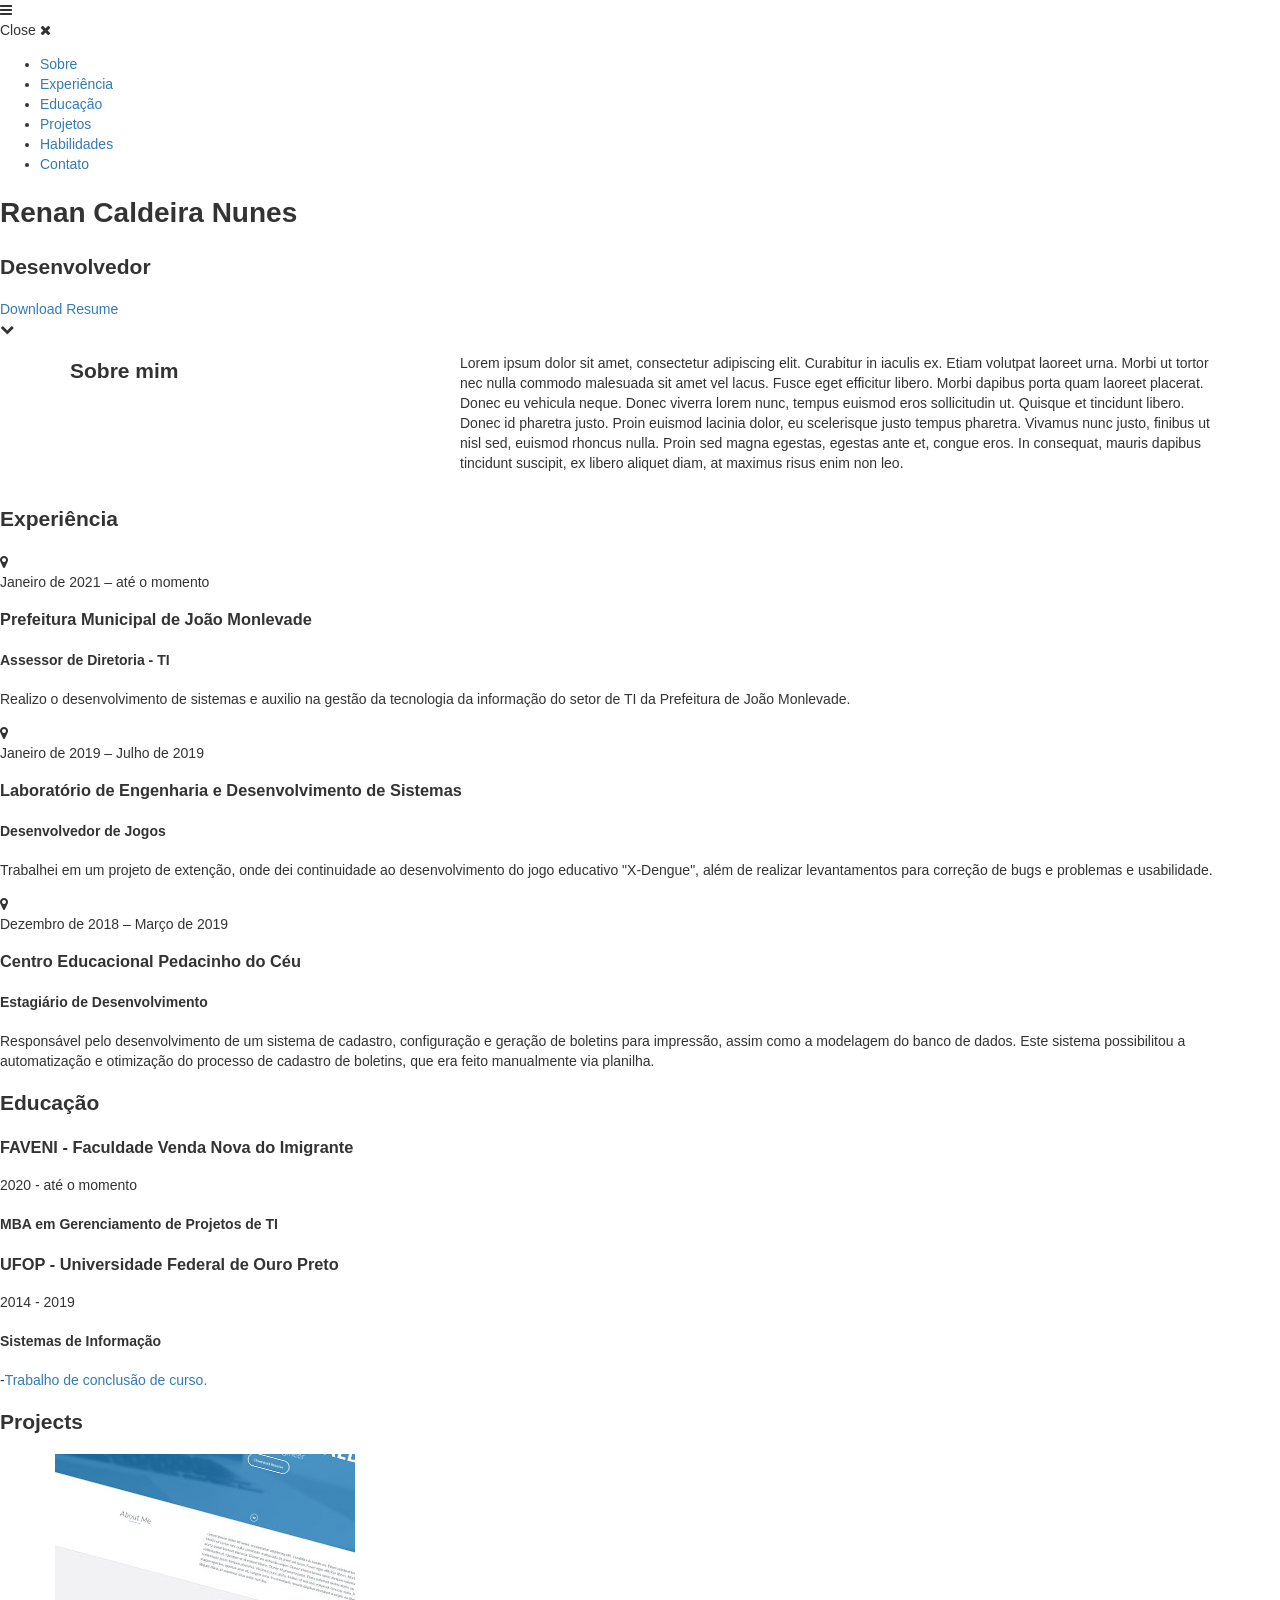
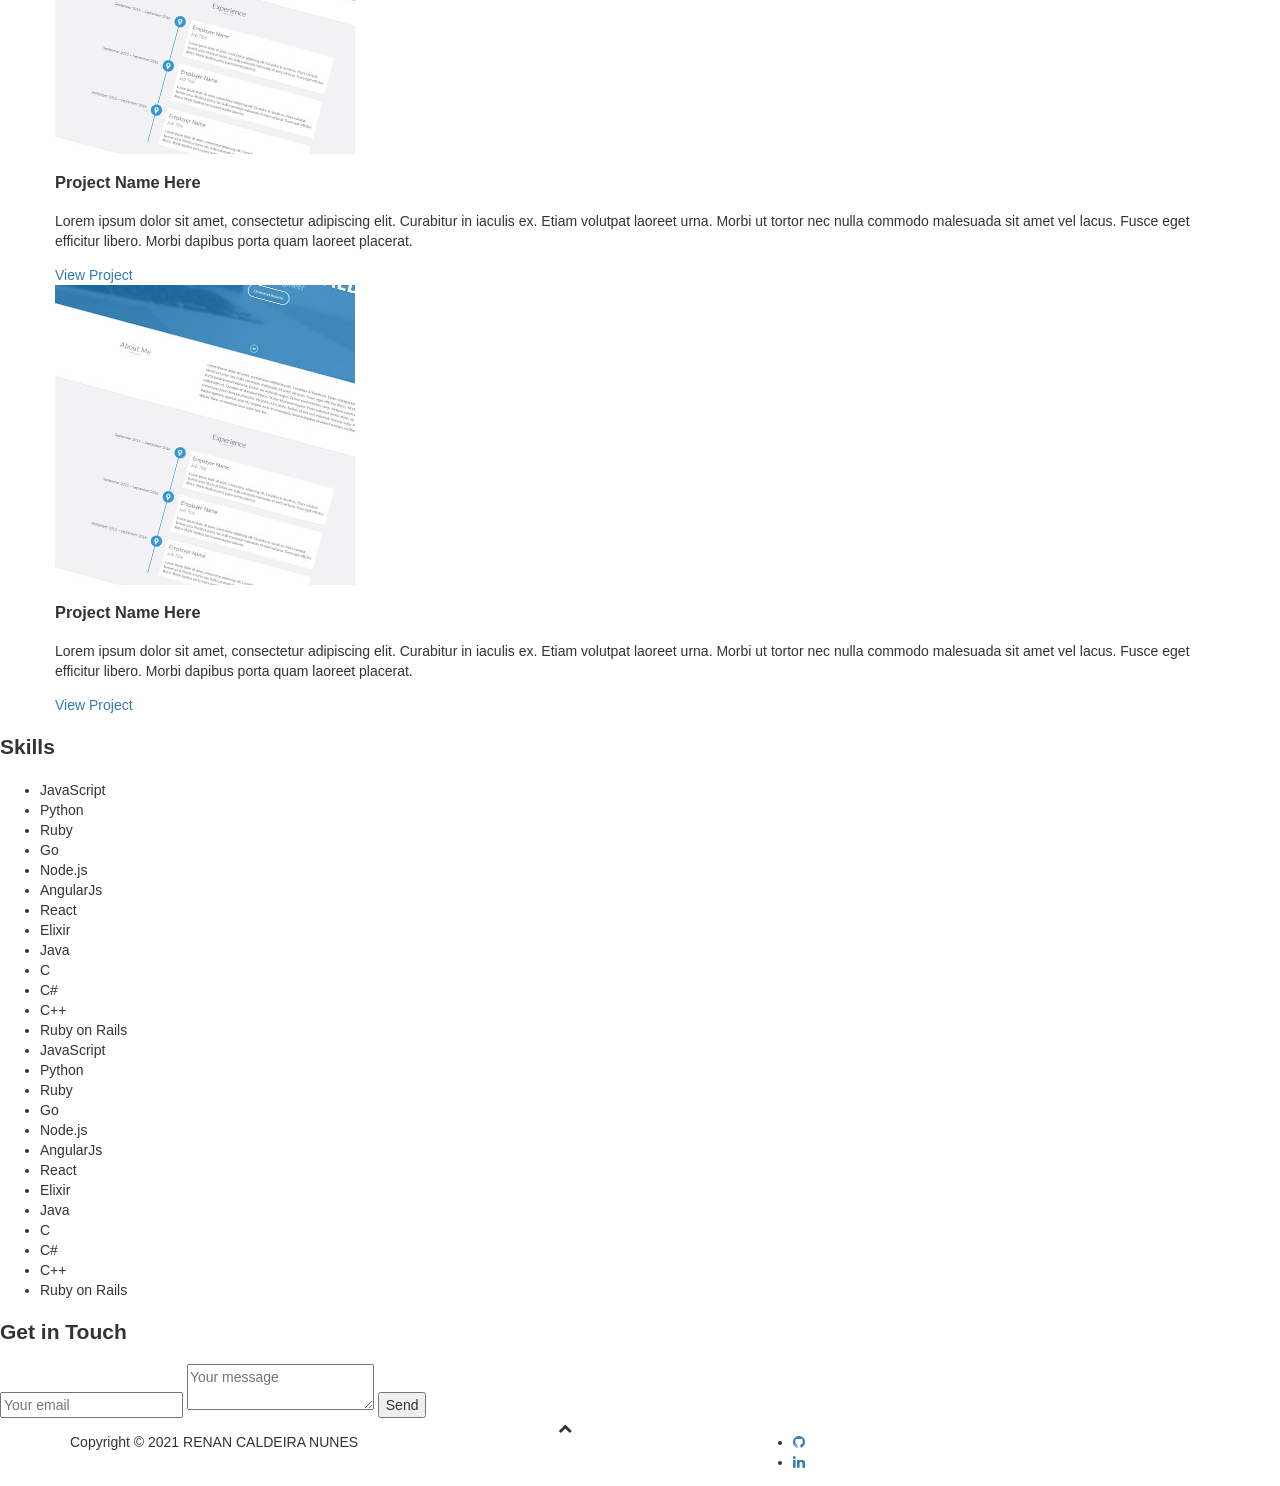
==== commit 8cf2b067: "Update index.html" ====
--- a/index.html
+++ b/index.html
@@ -136,7 +136,7 @@
             <span class="education-date">2014 - 2019</span>
             <h4>Sistemas de Informação</h4>
             <p>
-                <a href="https://www.monografias.ufop.br/handle/35400000/1712">Clique aqui para ver o meu TCC.</a>
+                -<a href="https://www.monografias.ufop.br/handle/35400000/1712">Trabalho de conclusão de curso.</a>
             </p>
         </div>
         <!-- End .education-block -->
@@ -235,7 +235,7 @@
             <div class="row">
                 <div class="col-sm-5 copyright">
                     <p>
-                        Copyright &copy; 2020 YOUR NAME
+                        Copyright &copy; 2021 RENAN CALDEIRA NUNES
                     </p>
                 </div>
                 <div class="col-sm-2 top">
@@ -246,23 +246,11 @@
                 <div class="col-sm-5 social">
                     <ul>
                         <li>
-                            <a href="https://github.com/" target="_blank"><i class="fa fa-github" aria-hidden="true"></i></a>
-                        </li>
-                        <li>
-                            <a href="https://stackoverflow.com/" target="_blank"><i class="fa fa-stack-overflow" aria-hidden="true"></i></a>
+                            <a href="https://github.com/renancn" target="_blank"><i class="fa fa-github" aria-hidden="true"></i></a>
                         </li>
                         <li>
                             <a href="https://linkedin.com/" target="_blank"><i class="fa fa-linkedin" aria-hidden="true"></i></a>
                         </li>
-                        <li>
-                            <a href="https://www.facebook.com/" target="_blank"><i class="fa fa-facebook" aria-hidden="true"></i></a>
-                        </li>
-                        <li>
-                            <a href="https://twitter.com/" target="_blank"><i class="fa fa-twitter" aria-hidden="true"></i></a>
-                        </li>
-                        <li>
-                            <a href="https://plus.google.com/" target="_blank"><i class="fa fa-google-plus" aria-hidden="true"></i></a>
-                        </li>
                     </ul>
                 </div>
             </div>
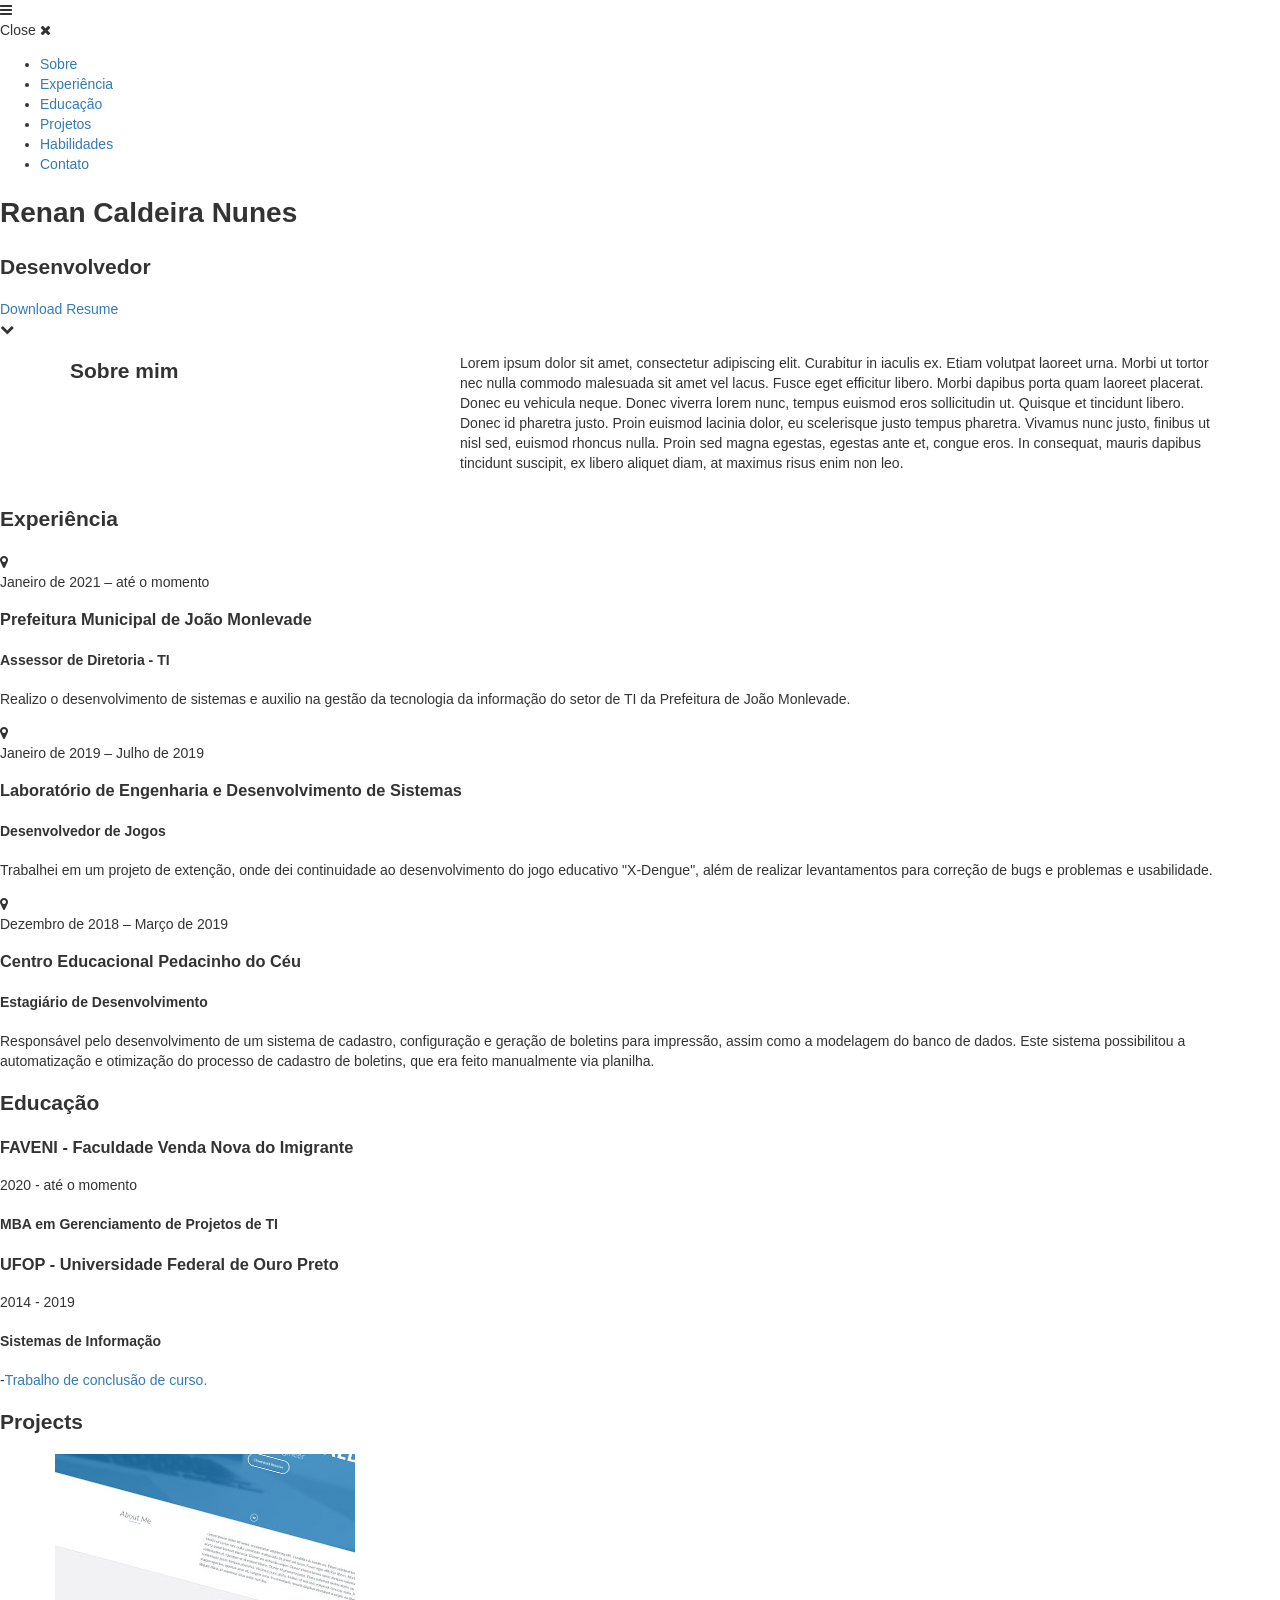
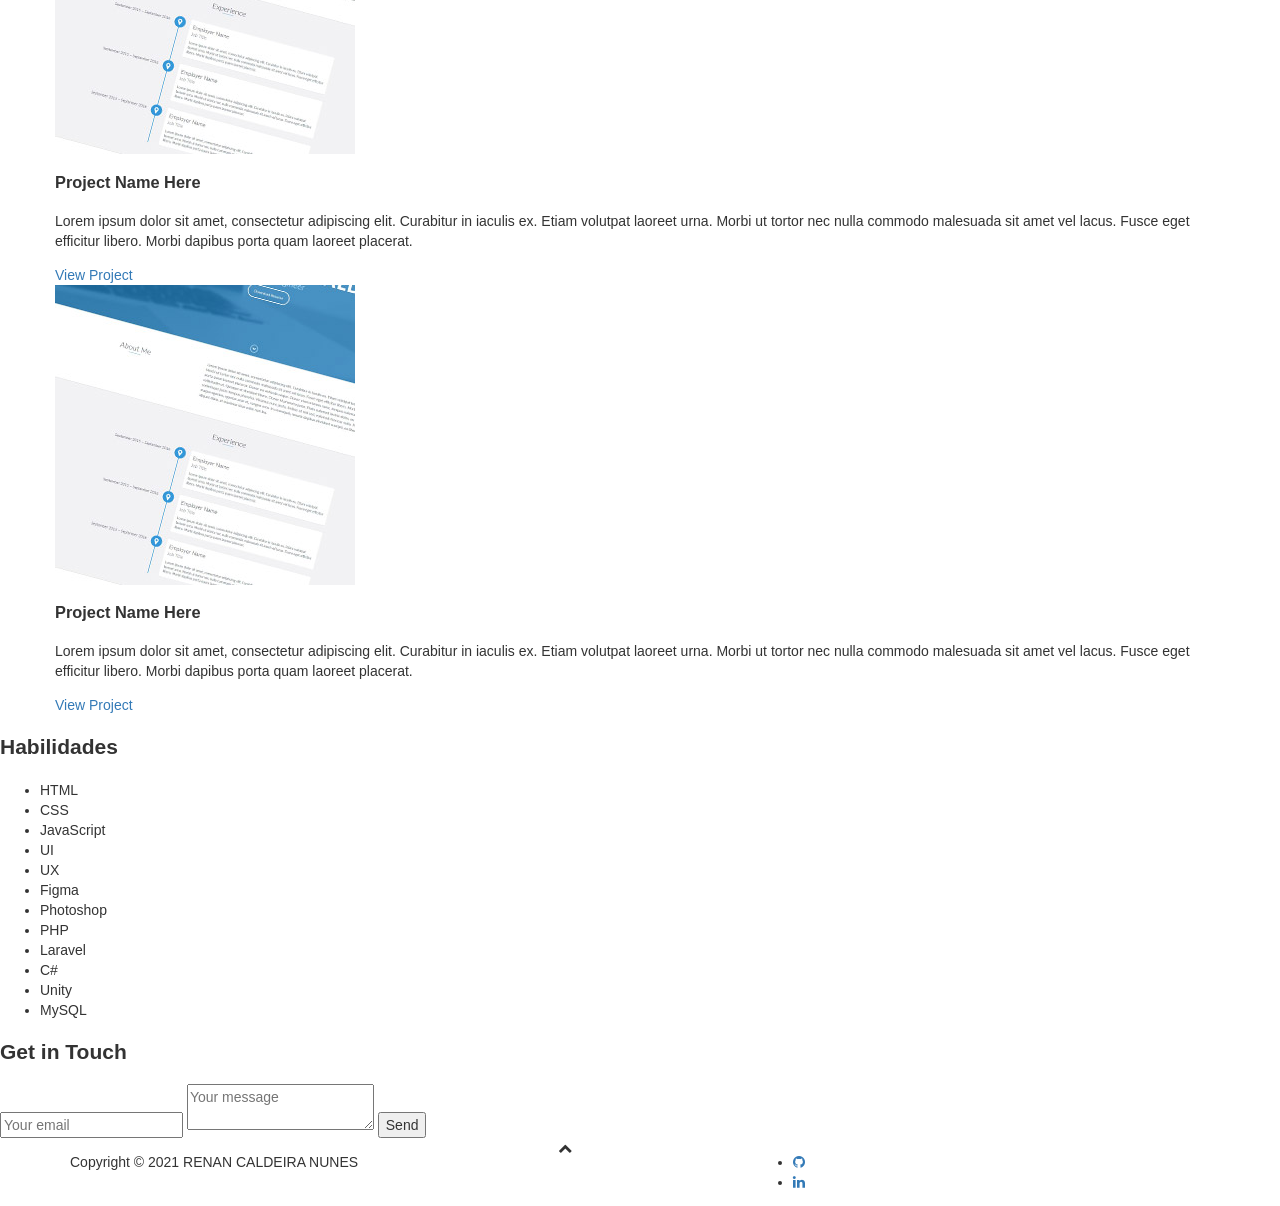
==== commit d73666df: "Update index.html" ====
--- a/index.html
+++ b/index.html
@@ -184,34 +184,21 @@
     <!-- End #projects -->
 
     <div id="skills">
-        <h2 class="heading">Skills</h2>
+        <h2 class="heading">Habilidades</h2>
         <ul>
+            <li>HTML</li>
+            <li>CSS</li>
             <li>JavaScript</li>
-            <li>Python</li>
-            <li>Ruby</li>
-            <li>Go</li>
-            <li>Node.js</li>
-            <li>AngularJs</li>
-            <li>React</li>
-            <li>Elixir</li>
-            <li>Java</li>
-            <li>C</li>
+            <li>UI</li>
+            <li>UX</li>
+            <li>Figma</li>
+            <li>Photoshop</li>
+            <li>PHP</li>
+            <li>Laravel</li>
             <li>C#</li>
-            <li>C++</li>
-            <li>Ruby on Rails</li>
-            <li>JavaScript</li>
-            <li>Python</li>
-            <li>Ruby</li>
-            <li>Go</li>
-            <li>Node.js</li>
-            <li>AngularJs</li>
-            <li>React</li>
-            <li>Elixir</li>
-            <li>Java</li>
-            <li>C</li>
-            <li>C#</li>
-            <li>C++</li>
-            <li>Ruby on Rails</li>
+            <li>Unity</li>
+            <li>MySQL</li>
+
         </ul>
     </div>
     <!-- End #skills -->
@@ -249,7 +236,7 @@
                             <a href="https://github.com/renancn" target="_blank"><i class="fa fa-github" aria-hidden="true"></i></a>
                         </li>
                         <li>
-                            <a href="https://linkedin.com/" target="_blank"><i class="fa fa-linkedin" aria-hidden="true"></i></a>
+                            <a href="https://www.linkedin.com/in/renan-caldeira-nunes-0a9053115/" target="_blank"><i class="fa fa-linkedin" aria-hidden="true"></i></a>
                         </li>
                     </ul>
                 </div>
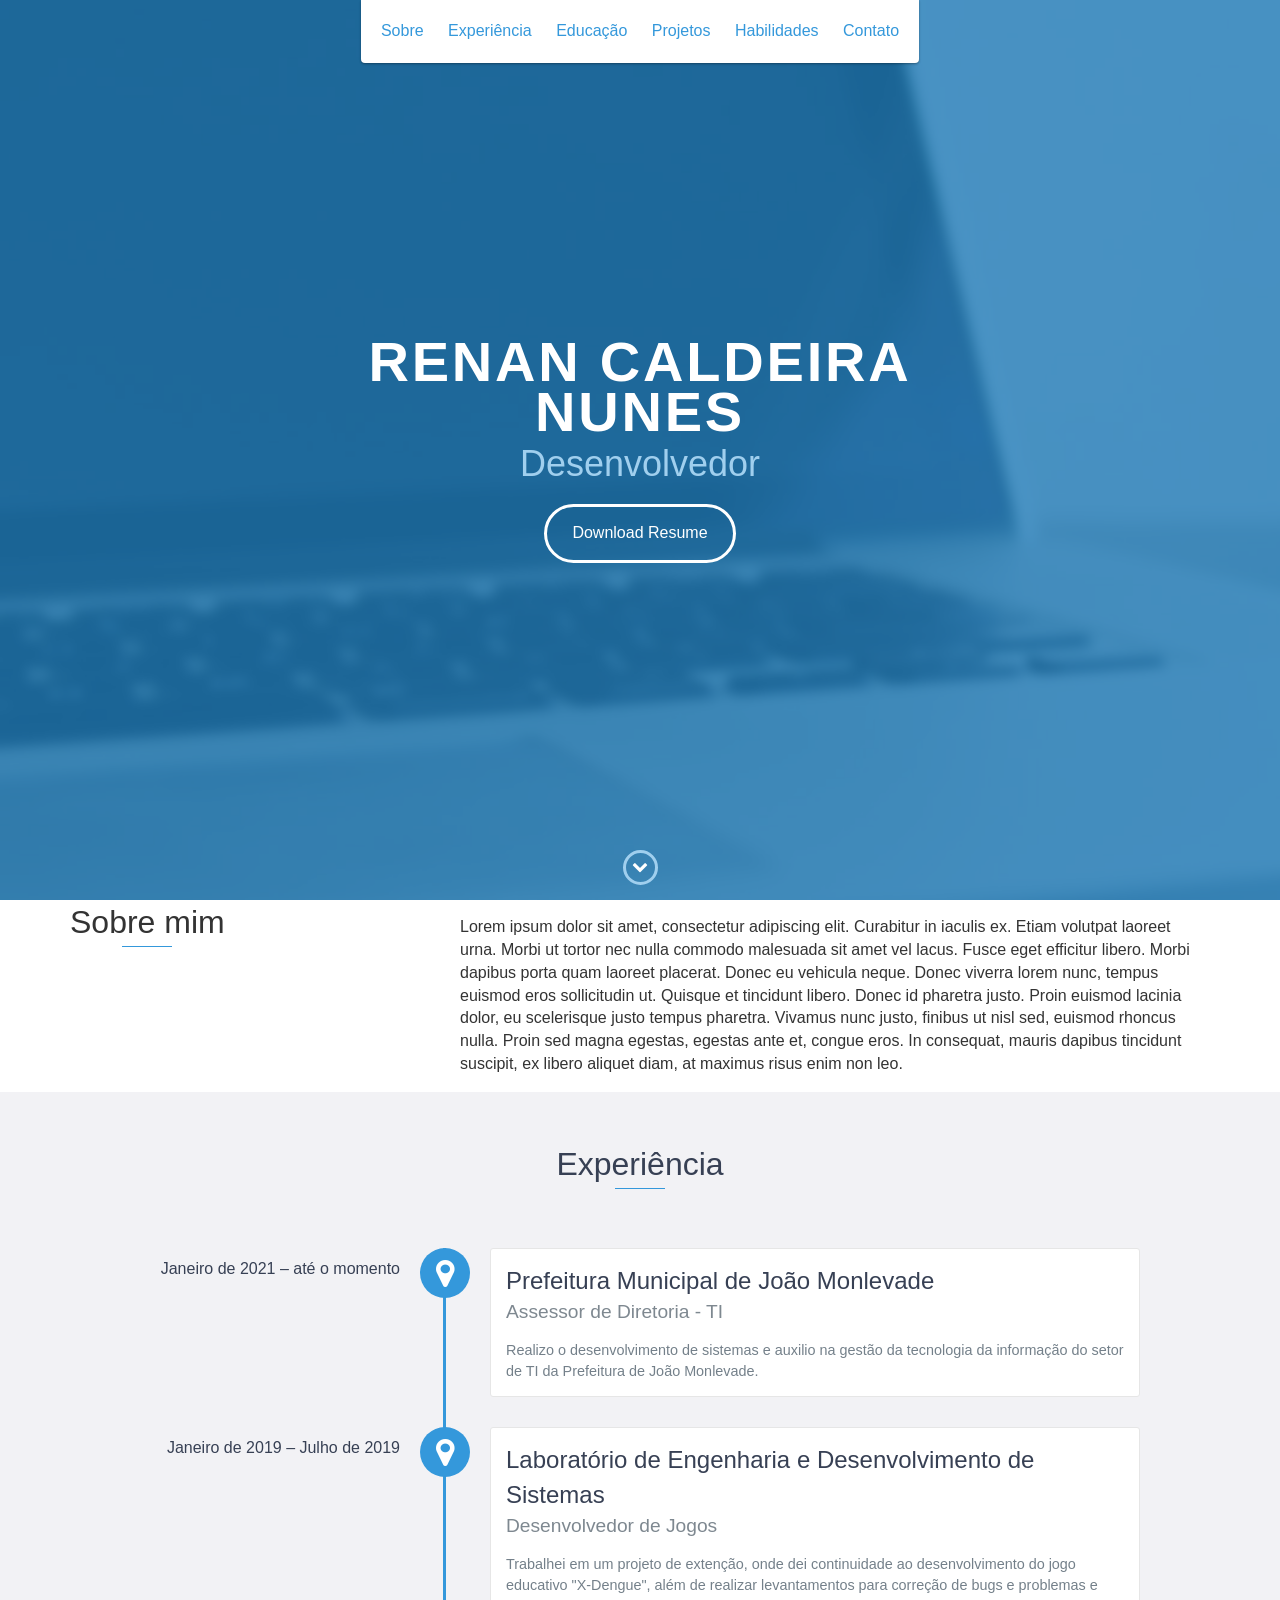
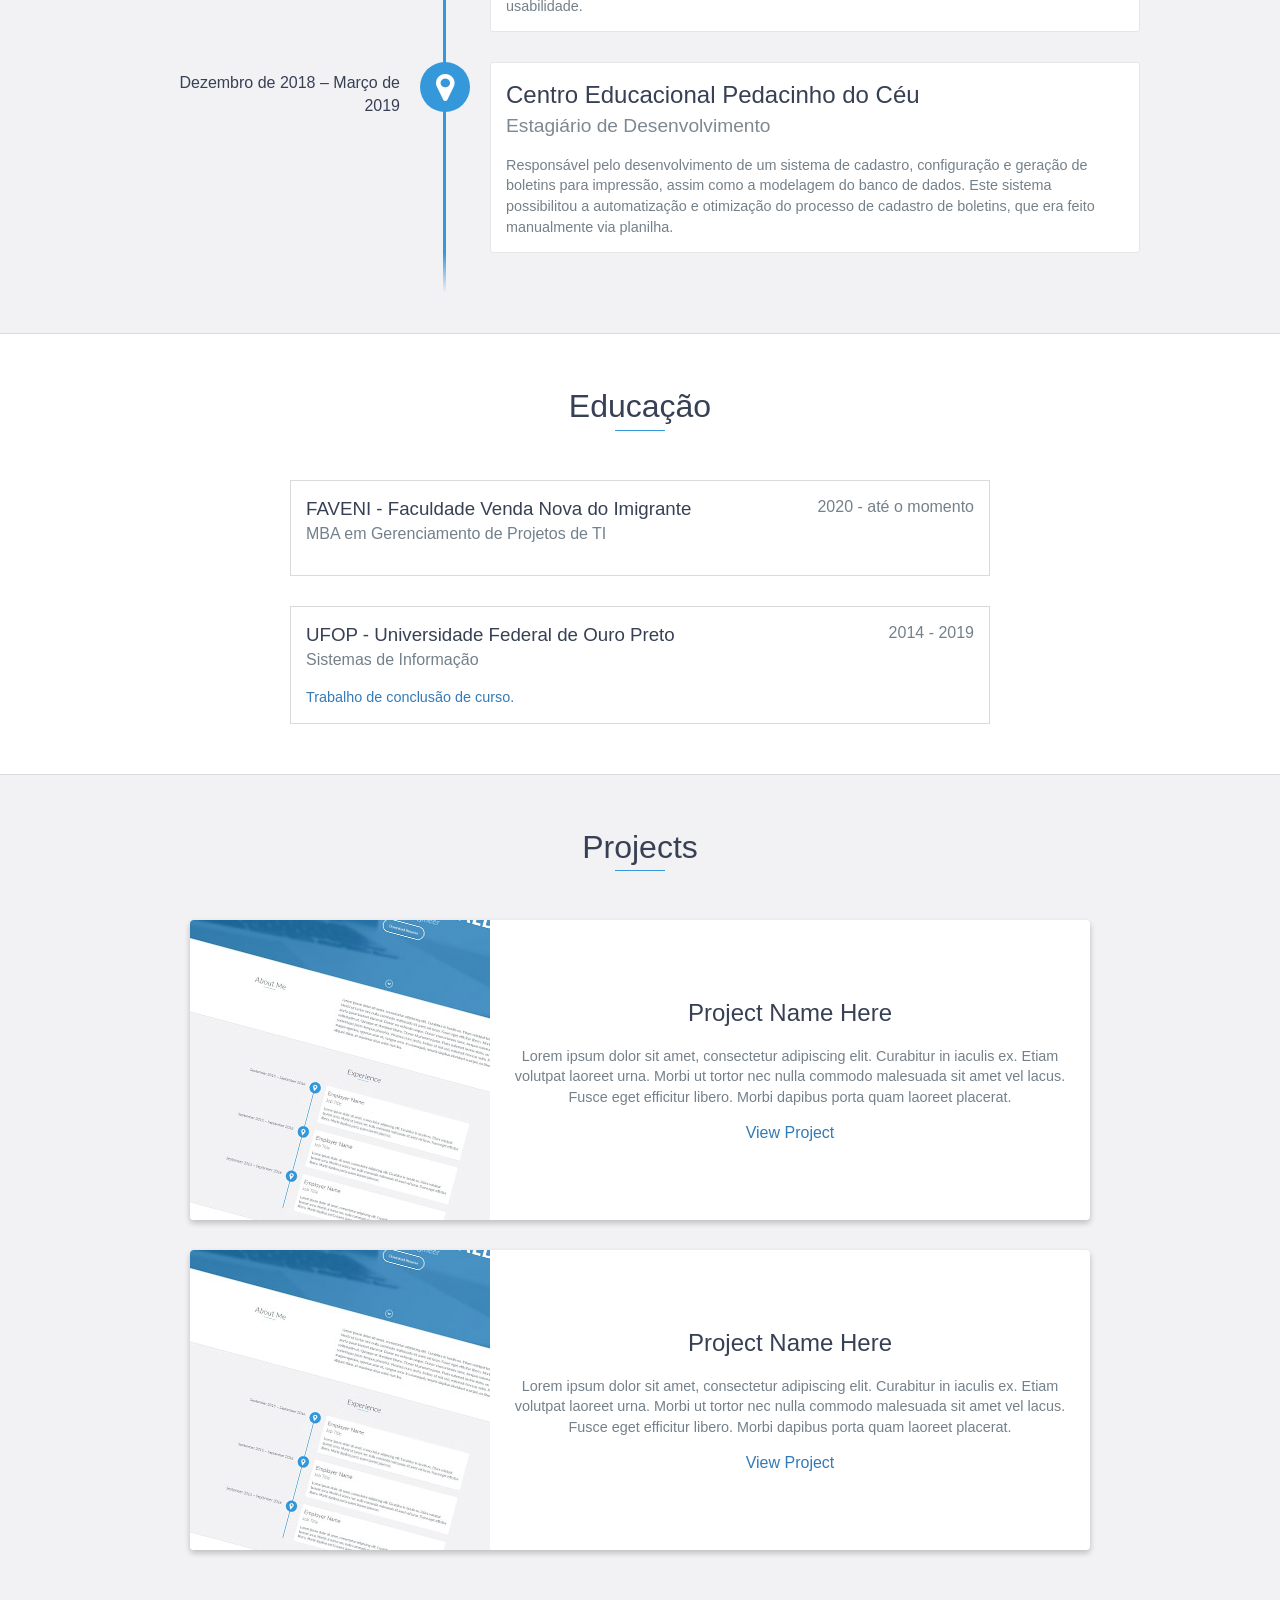
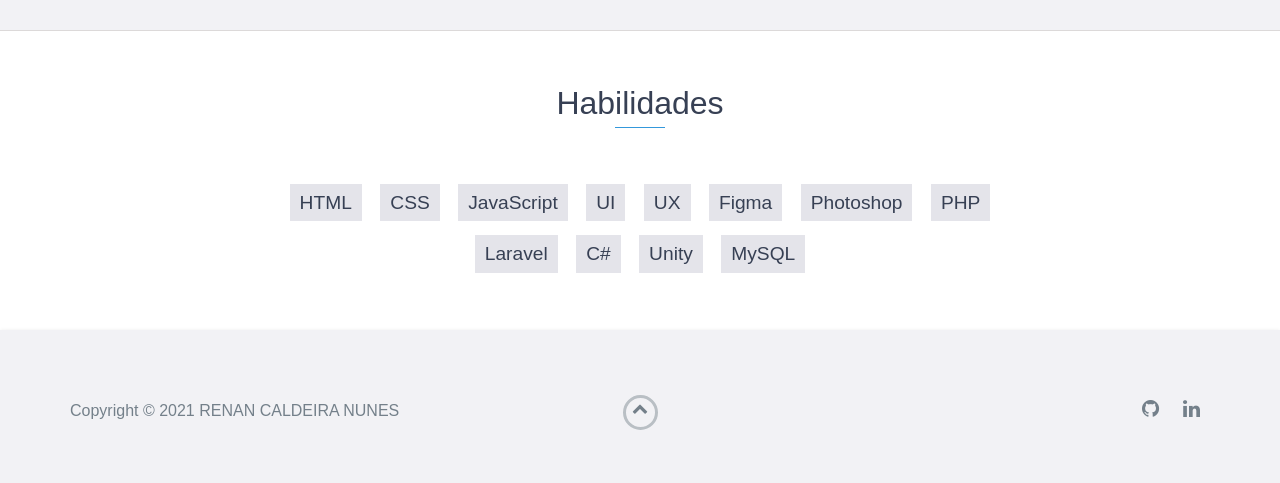
==== commit a59af169: "-" ====
--- a/index.html
+++ b/index.html
@@ -129,14 +129,14 @@
 
             </p>
         </div>
-        <!-- End .education-block -->
+        
 
         <div class="education-block">
             <h3>UFOP - Universidade Federal de Ouro Preto</h3>
             <span class="education-date">2014 - 2019</span>
             <h4>Sistemas de Informação</h4>
             <p>
-                -<a href="https://www.monografias.ufop.br/handle/35400000/1712">Trabalho de conclusão de curso.</a>
+                <a href="https://www.monografias.ufop.br/handle/35400000/1712">Trabalho de conclusão de curso.</a>
             </p>
         </div>
         <!-- End .education-block -->
@@ -198,12 +198,35 @@
             <li>C#</li>
             <li>Unity</li>
             <li>MySQL</li>
-
         </ul>
     </div>
     <!-- End #skills -->
 
-    <div id="contact">
+        <!-- <div id="education" class="shadow-large background-alt">
+        <h2 class="heading">Cursos</h2>
+        <div class="education-block">
+            <h3>FAVENI - Faculdade Venda Nova do Imigrante</h3>
+            <span class="education-date">2020 - até o momento</span>
+            <h4>MBA em Gerenciamento de Projetos de TI</h4>
+            <p>
+
+            </p>
+        </div>
+        
+
+        <div class="education-block">
+            <h3>UFOP - Universidade Federal de Ouro Preto</h3>
+            <span class="education-date">2014 - 2019</span>
+            <h4>Sistemas de Informação</h4>
+            <p>
+                -<a href="https://www.monografias.ufop.br/handle/35400000/1712">Trabalho de conclusão de curso.</a>
+            </p>
+        </div>
+        
+    </div>
+     End #cursos -->
+
+    <!--<div id="contact">
         <h2>Get in Touch</h2>
         <div id="contact-form">
             <form method="POST" action="https://formspree.io/email@email.com">
@@ -213,11 +236,11 @@
                 <button type="submit">Send</button>
             </form>
         </div>
-        <!-- End #contact-form -->
-    </div>
-    <!-- End #contact -->
-
-    <footer>
+        
+    </div>
+    End #contact -->
+
+    <footer class="shadow-large background-alt">
         <div class="container">
             <div class="row">
                 <div class="col-sm-5 copyright">
--- a/css/styles.css
+++ b/css/styles.css
@@ -0,0 +1,739 @@
+/*!
+    Title: Dev Portfolio Template
+    Version: 1.2.2
+    Last Change: 03/25/2020
+    Author: Ryan Fitzgerald
+    Repo: https://github.com/RyanFitzgerald/devportfolio-template
+    Issues: https://github.com/RyanFitzgerald/devportfolio-template/issues
+
+    Description: This file contains all the styles associated with the page
+    that don't come from third party libraries. This file gets compiled using
+    Gulp and send to the /css folder which is then loaded on the page.
+*/
+body {
+  font-family: "Lato", sans-serif;
+  font-size: 16px;
+}
+body.active {
+  overflow: hidden;
+  z-index: -1;
+}
+.no-js #experience-timeline > div {
+  background: #fff;
+  padding: 10px;
+  margin-bottom: 10px;
+  border: 1px solid #dcd9d9;
+}
+.no-js #experience-timeline > div h3 {
+  font-size: 1.5em;
+  font-weight: 300;
+  color: #374054;
+  display: inline-block;
+  margin: 0;
+}
+.no-js #experience-timeline > div h4 {
+  font-size: 1.2em;
+  font-weight: 300;
+  color: #7e8890;
+  margin: 0 0 15px 0;
+}
+.no-js #experience-timeline > div p {
+  color: #74808a;
+  font-size: 0.9em;
+  margin: 0;
+}
+.no-js #experience-timeline:before,
+.no-js #experience-timeline:after {
+  content: none;
+}
+@keyframes dropHeader {
+  0% {
+    transform: translateY(-100%);
+  }
+  100% {
+    transform: translateY(0);
+  }
+}
+header {
+  position: absolute;
+  top: 0;
+  left: 0;
+  right: 0;
+  text-align: center;
+  z-index: 10;
+  animation-name: dropHeader;
+  animation-iteration-count: 1;
+  animation-timing-function: ease;
+  animation-duration: 0.75s;
+}
+header ul {
+  display: inline-block;
+  background: #fff;
+  text-align: center;
+  padding: 10px;
+  margin: 0;
+  border-bottom-right-radius: 4px;
+  border-bottom-left-radius: 4px;
+}
+header li {
+  display: inline-block;
+}
+header a {
+  display: block;
+  color: #3498db;
+  padding: 10px;
+}
+header a:hover {
+  color: #217dbb;
+  text-decoration: none;
+  background: #eee;
+  border-radius: 4px;
+}
+header a:focus {
+  color: #3498db;
+  text-decoration: none;
+}
+header.active {
+  display: block;
+}
+header.sticky {
+  position: fixed;
+  z-index: 999;
+}
+#menu.active {
+  display: block;
+}
+#mobile-menu-open {
+  display: none;
+  cursor: pointer;
+  position: fixed;
+  right: 15px;
+  top: 10px;
+  color: #3498db;
+  font-size: 1.5em;
+  z-index: 20;
+  padding: 0 7px;
+  border-radius: 4px;
+  background: #fff;
+}
+#mobile-menu-close {
+  display: none;
+  text-align: right;
+  width: 100%;
+  background: #fff;
+  font-size: 1.5em;
+  padding-right: 15px;
+  padding-top: 10px;
+  cursor: pointer;
+  color: #3498db;
+}
+#mobile-menu-close span {
+  font-size: 0.5em;
+  text-transform: uppercase;
+}
+#mobile-menu-close i {
+  vertical-align: middle;
+}
+footer {
+  padding: 50px 0;
+}
+.copyright {
+  padding-top: 20px;
+}
+.copyright p {
+  margin: 0;
+  color: #74808a;
+}
+.top {
+  text-align: center;
+}
+.top span {
+  cursor: pointer;
+  display: block;
+  margin: 15px auto 0 auto;
+  width: 35px;
+  height: 35px;
+  border-radius: 50%;
+  border: 3px solid #b9bfc4;
+  text-align: center;
+}
+.top i {
+  color: #74808a;
+}
+.social {
+  text-align: right;
+}
+.social ul {
+  margin: 5px 0 0 0;
+  padding: 0;
+}
+.social li {
+  display: inline-block;
+  font-size: 1.25em;
+  list-style: none;
+}
+.social a {
+  display: block;
+  color: #74808a;
+  padding: 10px;
+}
+.social a:hover {
+  color: #3498db;
+}
+.btn-rounded-white {
+  display: inline-block;
+  color: #fff;
+  padding: 15px 25px;
+  border: 3px solid #fff;
+  border-radius: 30px;
+  transition: 0.5s ease all;
+}
+.btn-rounded-white:hover {
+  color: #3498db;
+  background: #fff;
+  text-decoration: none;
+}
+.shadow {
+  box-shadow: 0 1px 3px rgba(0, 0, 0, 0.12), 0 1px 2px rgba(0, 0, 0, 0.24);
+}
+.shadow-large {
+  box-shadow: 0 3px 6px rgba(0, 0, 0, 0.08), 0 3px 6px rgba(0, 0, 0, 0.15);
+}
+.heading {
+  position: relative;
+  display: inline-block;
+  font-size: 2em;
+  font-weight: 300;
+  margin: 0 0 30px 0;
+}
+.heading:after {
+  position: absolute;
+  content: "";
+  top: 100%;
+  height: 1px;
+  width: 50px;
+  left: 0;
+  right: 0;
+  margin: 0 auto;
+  background: #3498db;
+}
+.background-alt {
+  background: #f2f2f5;
+}
+#lead {
+  position: relative;
+  height: 100vh;
+  min-height: 500px;
+  max-height: 1080px;
+  background: url(../images/lead-bg.jpg);
+  background-size: cover;
+  padding: 15px;
+  overflow: hidden;
+}
+#lead-content {
+  position: absolute;
+  z-index: 10;
+  top: 50%;
+  left: 50%;
+  transform: translate(-50%, -50%);
+  text-align: center;
+}
+#lead-content h1,
+#lead-content h2 {
+  margin: 0;
+}
+#lead-content h1 {
+  color: #fff;
+  font-weight: 900;
+  font-size: 3.5em;
+  text-transform: uppercase;
+  letter-spacing: 0.05em;
+  line-height: 0.9em;
+}
+#lead-content h2 {
+  color: #a0cfee;
+  font-weight: 500;
+  font-size: 2.25em;
+  margin-bottom: 15px;
+}
+#lead-overlay {
+  position: absolute;
+  height: 100%;
+  width: 100%;
+  top: 0;
+  right: 0;
+  bottom: 0;
+  left: 0;
+  background: rgba(33, 125, 187, 0.8);
+  z-index: 1;
+}
+#lead-down {
+  position: absolute;
+  left: 0;
+  right: 0;
+  width: 100%;
+  text-align: center;
+  z-index: 10;
+  bottom: 15px;
+  color: #fff;
+}
+#lead-down span {
+  cursor: pointer;
+  display: block;
+  margin: 0 auto;
+  width: 35px;
+  height: 35px;
+  border-radius: 50%;
+  border: 3px solid #a0cfee;
+  text-align: center;
+}
+#lead-down i {
+  animation: pulsate 1.5s ease;
+  animation-iteration-count: infinite;
+  padding-top: 5px;
+}
+@keyframes pulsate {
+  0% {
+    transform: scale(1, 1);
+  }
+  50% {
+    transform: scale(1.2, 1.2);
+  }
+  100% {
+    transform: scale(1, 1);
+  }
+}
+#about {
+  padding: 75px 15px;
+  border-bottom: 1px solid #dcd9d9;
+}
+#about h2 {
+  color: #374054;
+}
+#about p {
+  color: #74808a;
+  margin: 0;
+}
+#experience {
+  padding: 50px 15px;
+  text-align: center;
+  border-bottom: 1px solid #dcd9d9;
+}
+#experience h2 {
+  color: #374054;
+}
+#experience-timeline {
+  margin: 30px auto 0 auto;
+  position: relative;
+  max-width: 1000px;
+}
+#experience-timeline:before {
+  position: absolute;
+  content: "";
+  top: 0;
+  bottom: 0;
+  left: 303px;
+  right: auto;
+  height: 100%;
+  width: 3px;
+  background: #3498db;
+  z-index: 0;
+}
+#experience-timeline:after {
+  position: absolute;
+  content: "";
+  width: 3px;
+  height: 40px;
+  background: #3498db;
+  background: linear-gradient(to bottom, #3498db, rgba(52, 152, 219, 0));
+  top: 100%;
+  left: 303px;
+}
+.vtimeline-content {
+  margin-left: 350px;
+  background: #fff;
+  border: 1px solid #e6e6e6;
+  padding: 15px;
+  border-radius: 3px;
+  text-align: left;
+}
+.vtimeline-content h3 {
+  font-size: 1.5em;
+  font-weight: 300;
+  color: #374054;
+  display: inline-block;
+  margin: 0;
+}
+.vtimeline-content h4 {
+  font-size: 1.2em;
+  font-weight: 300;
+  color: #7e8890;
+  margin: 0 0 15px 0;
+}
+.vtimeline-content p {
+  color: #74808a;
+  font-size: 0.9em;
+  margin: 0;
+}
+.vtimeline-point {
+  position: relative;
+  display: block;
+  vertical-align: top;
+  margin-bottom: 30px;
+}
+.vtimeline-icon {
+  position: relative;
+  color: #fff;
+  width: 50px;
+  height: 50px;
+  background: #3498db;
+  border-radius: 50%;
+  float: left;
+  z-index: 99;
+  margin-left: 280px;
+}
+.vtimeline-icon i {
+  display: block;
+  font-size: 2em;
+  margin-top: 10px;
+}
+.vtimeline-date {
+  width: 260px;
+  text-align: right;
+  position: absolute;
+  left: 0;
+  top: 10px;
+  font-weight: 300;
+  color: #374054;
+}
+#education {
+  padding: 50px 15px 20px 15px;
+  border-bottom: 1px solid #dcd9d9;
+  text-align: center;
+}
+#education h2 {
+  color: #374054;
+  margin-bottom: 50px;
+}
+.education-block {
+  max-width: 700px;
+  margin: 0 auto 30px auto;
+  padding: 15px;
+  border: 1px solid #dcd9d9;
+  text-align: left;
+}
+.education-block h3 {
+  font-weight: 500;
+  float: left;
+  margin: 0;
+  color: #374054;
+}
+.education-block span {
+  color: #74808a;
+  float: right;
+}
+.education-block h4 {
+  color: #74808a;
+  clear: both;
+  font-weight: 500;
+  margin: 0 0 15px 0;
+}
+.education-block p,
+.education-block ul {
+  margin: 0;
+  color: #74808a;
+  font-size: 0.9em;
+}
+.education-block ul {
+  padding: 0 0 0 15px;
+}
+#projects {
+  padding: 50px 15px;
+  border-bottom: 1px solid #dcd9d9;
+  text-align: center;
+}
+#projects h2 {
+  color: #374054;
+  margin-bottom: 50px;
+}
+.project {
+  position: relative;
+  max-width: 900px;
+  margin: 0 auto 30px auto;
+  overflow: hidden;
+  background: #fff;
+  border-radius: 4px;
+}
+.project-image {
+  float: left;
+}
+.project-info {
+  position: absolute;
+  top: 50%;
+  transform: translateY(-50%);
+  margin-left: 300px;
+  padding: 15px;
+}
+.project-info h3 {
+  font-size: 1.5em;
+  font-weight: 300;
+  color: #374054;
+  margin: 0 0 15px 0;
+}
+.project-info p {
+  color: #74808a;
+  margin: 0 0 15px 0;
+  font-size: 0.9em;
+}
+.no-image .project-info {
+  position: relative;
+  margin: 0;
+  padding: 30px 15px;
+  transform: none;
+}
+#more-projects {
+  display: none;
+}
+#skills {
+  padding: 50px 15px;
+  text-align: center;
+}
+#skills h2 {
+  color: #374054;
+  margin-bottom: 50px;
+}
+#skills ul {
+  display: block;
+  margin: 0 auto;
+  padding: 0;
+  max-width: 800px;
+}
+#skills li {
+  display: inline-block;
+  margin: 7px;
+  padding: 5px 10px;
+  color: #374054;
+  background: #e4e4ea;
+  list-style: none;
+  cursor: default;
+  font-size: 1.2em;
+}
+#contact {
+  padding: 50px 15px;
+  background: #3498db;
+  text-align: center;
+}
+#contact h2 {
+  margin: 0 0 15px 0;
+  color: #fff;
+  font-weight: 500;
+}
+#contact-form {
+  max-width: 500px;
+  margin: 0 auto;
+}
+#contact-form input,
+#contact-form textarea {
+  display: block;
+  width: 100%;
+  padding: 10px;
+  border-radius: 4px;
+  border: none;
+  margin-bottom: 10px;
+  background: #1d6fa5;
+  color: #fff;
+  transition: 0.5s ease all;
+}
+#contact-form input::-webkit-input-placeholder,
+#contact-form textarea::-webkit-input-placeholder {
+  color: #fff;
+}
+#contact-form input:-moz-placeholder,
+#contact-form textarea:-moz-placeholder {
+  color: #fff;
+  opacity: 1;
+}
+#contact-form input::-moz-placeholder,
+#contact-form textarea::-moz-placeholder {
+  color: #fff;
+  opacity: 1;
+}
+#contact-form input:-ms-input-placeholder,
+#contact-form textarea:-ms-input-placeholder {
+  color: #fff;
+}
+#contact-form input:focus,
+#contact-form textarea:focus {
+  outline: none;
+  background: #16527a;
+}
+#contact-form textarea {
+  height: 150px;
+  resize: none;
+}
+#contact-form button {
+  display: block;
+  width: 100%;
+  background: #fff;
+  border-radius: 4px;
+  padding: 5px 10px;
+  border: none;
+  color: #3498db;
+  font-weight: 700;
+  box-shadow: 0 1px 3px rgba(0, 0, 0, 0.12), 0 1px 2px rgba(0, 0, 0, 0.24);
+  transition: 0.5s ease all;
+}
+#contact-form button:hover {
+  box-shadow: 0 10px 20px rgba(0, 0, 0, 0.19), 0 6px 6px rgba(0, 0, 0, 0.23);
+}
+.optional-section {
+  padding: 50px 15px;
+  text-align: center;
+  border-top: 1px solid #dcd9d9;
+}
+.optional-section h2 {
+  color: #374054;
+}
+.optional-section-block {
+  max-width: 700px;
+  margin: 0 auto 30px auto;
+  padding: 15px;
+  border: 1px solid #dcd9d9;
+  background: #fff;
+  text-align: left;
+}
+.optional-section-block h3 {
+  font-weight: 500;
+  margin: 0 0 15px 0;
+  color: #374054;
+}
+.optional-section-block h4 {
+  color: #74808a;
+  clear: both;
+  font-weight: 500;
+  margin: 0 0 15px 0;
+}
+.optional-section-block p,
+.optional-section-block ul {
+  margin: 0 0 15px 0;
+  color: #74808a;
+  font-size: 0.9em;
+}
+.optional-section-block ul {
+  padding: 0 0 0 15px;
+}
+@media only screen and (max-width: 750px) {
+  #experience-timeline:before,
+  #experience-timeline:after {
+    left: 23px;
+  }
+  .vtimeline-date {
+    width: auto;
+    text-align: left;
+    position: relative;
+    margin-bottom: 15px;
+    display: block;
+    margin-left: 70px;
+  }
+  .vtimeline-icon {
+    margin-left: 0;
+  }
+  .vtimeline-content {
+    margin-left: 70px;
+  }
+}
+@media only screen and (max-width: 992px) {
+  #lead {
+    height: auto;
+    min-height: auto;
+    max-height: auto;
+    padding: 100px 15px;
+  }
+  #lead-content {
+    position: relative;
+    transform: none;
+    left: auto;
+    top: auto;
+  }
+  #lead-content h1 {
+    font-size: 3em;
+  }
+  #lead-content h2 {
+    font-size: 1.75em;
+  }
+  #about {
+    text-align: center;
+  }
+  #about p {
+    text-align: left;
+  }
+}
+@media only screen and (max-width: 768px) {
+  header {
+    position: fixed;
+    display: none;
+    z-index: 999;
+    animation: none;
+    bottom: 0;
+    height: 100%;
+  }
+  #mobile-menu-open,
+  #mobile-menu-close {
+    display: block;
+  }
+  #menu {
+    height: 100%;
+    overflow-y: auto;
+    box-shadow: none;
+    border-radius: 0;
+    width: 100%;
+  }
+  #menu li {
+    display: block;
+    margin-bottom: 10px;
+  }
+  #lead-content h1 {
+    font-size: 2em;
+  }
+  #lead-content h2 {
+    font-size: 1.3em;
+  }
+  #lead-content a {
+    padding: 10px 20px;
+  }
+  #lead-down {
+    display: none;
+  }
+  .education-block h3,
+  .education-block span {
+    float: none;
+  }
+  .project-image {
+    display: none;
+  }
+  .project-info {
+    position: relative;
+    margin: 0;
+    padding: 30px 15px;
+    top: auto;
+    transform: none;
+  }
+  footer {
+    text-align: center;
+  }
+  .social {
+    text-align: center;
+  }
+}
+@media only screen and (max-width: 480px) {
+  #lead-content h1 {
+    font-size: 1.5em;
+  }
+  #lead-content h2 {
+    font-size: 1em;
+  }
+  #lead-content a {
+    font-size: 0.9em;
+    padding: 5px 10px;
+  }
+}
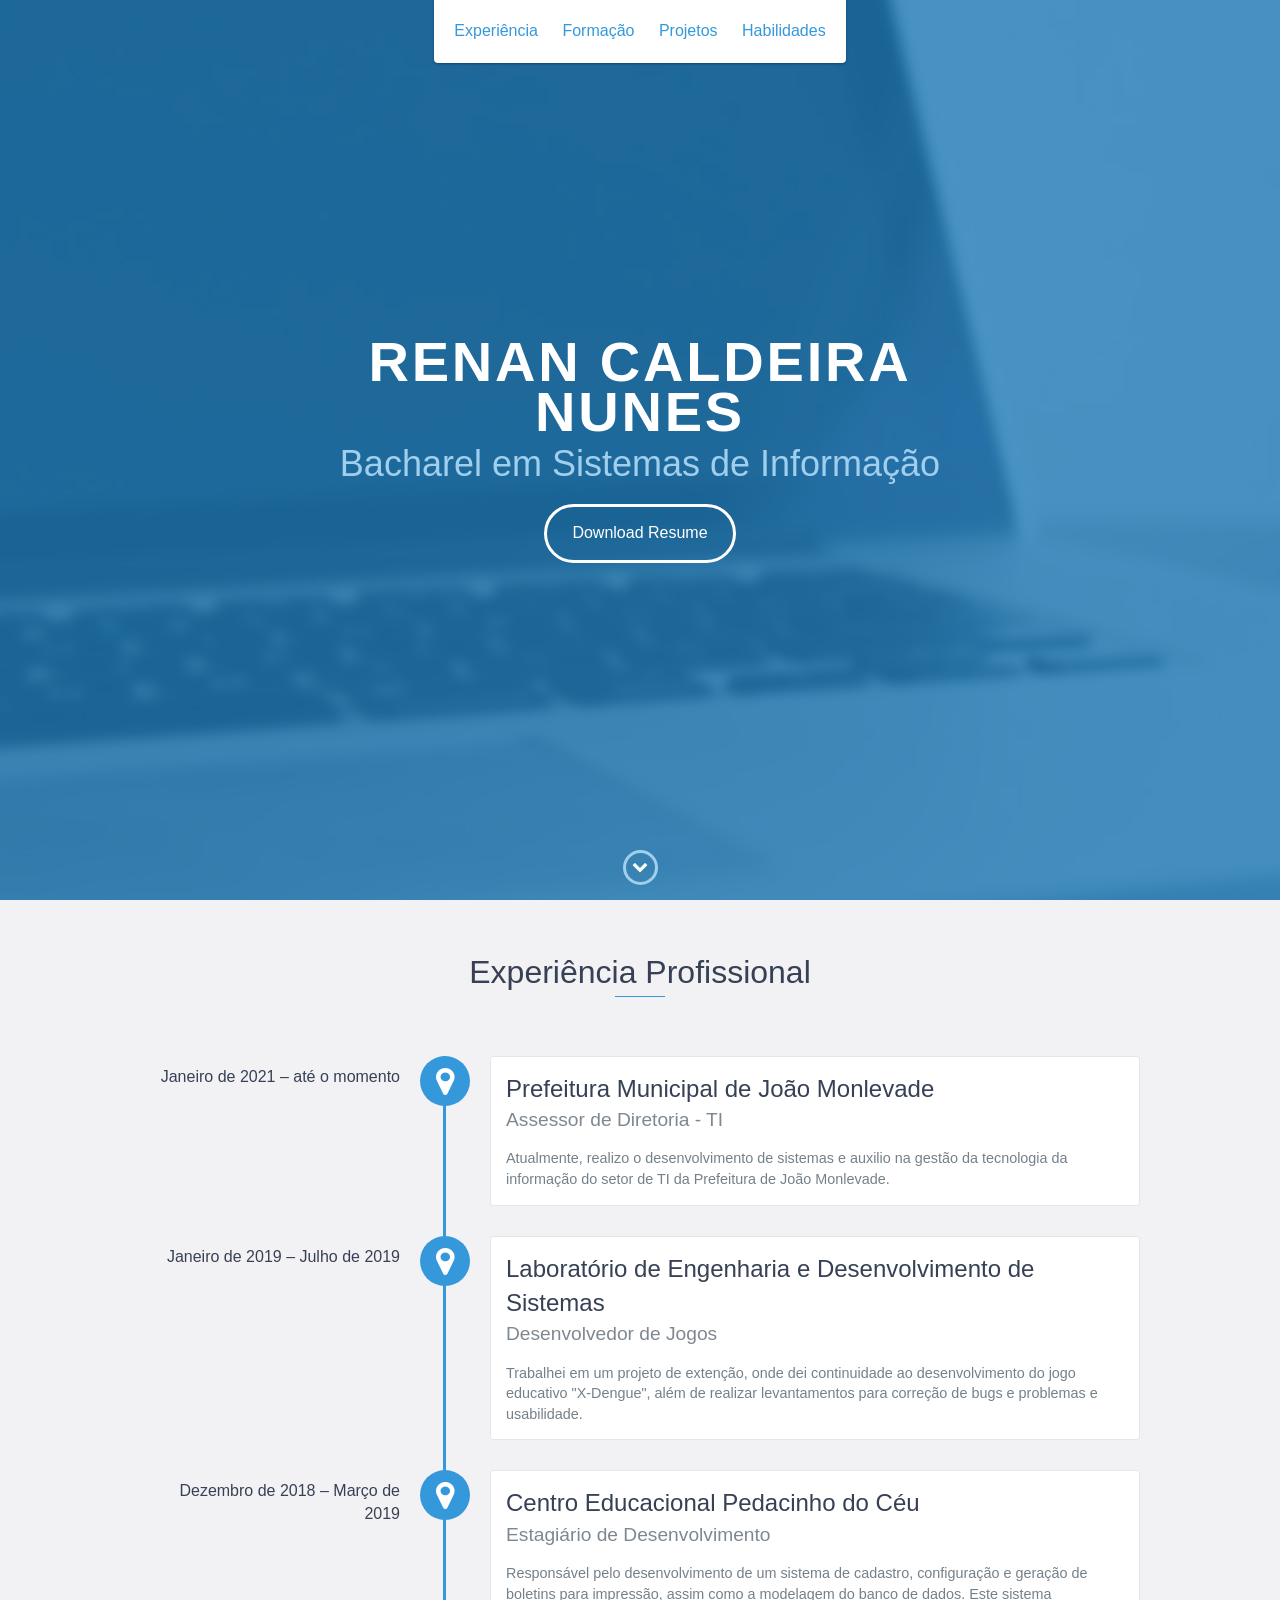
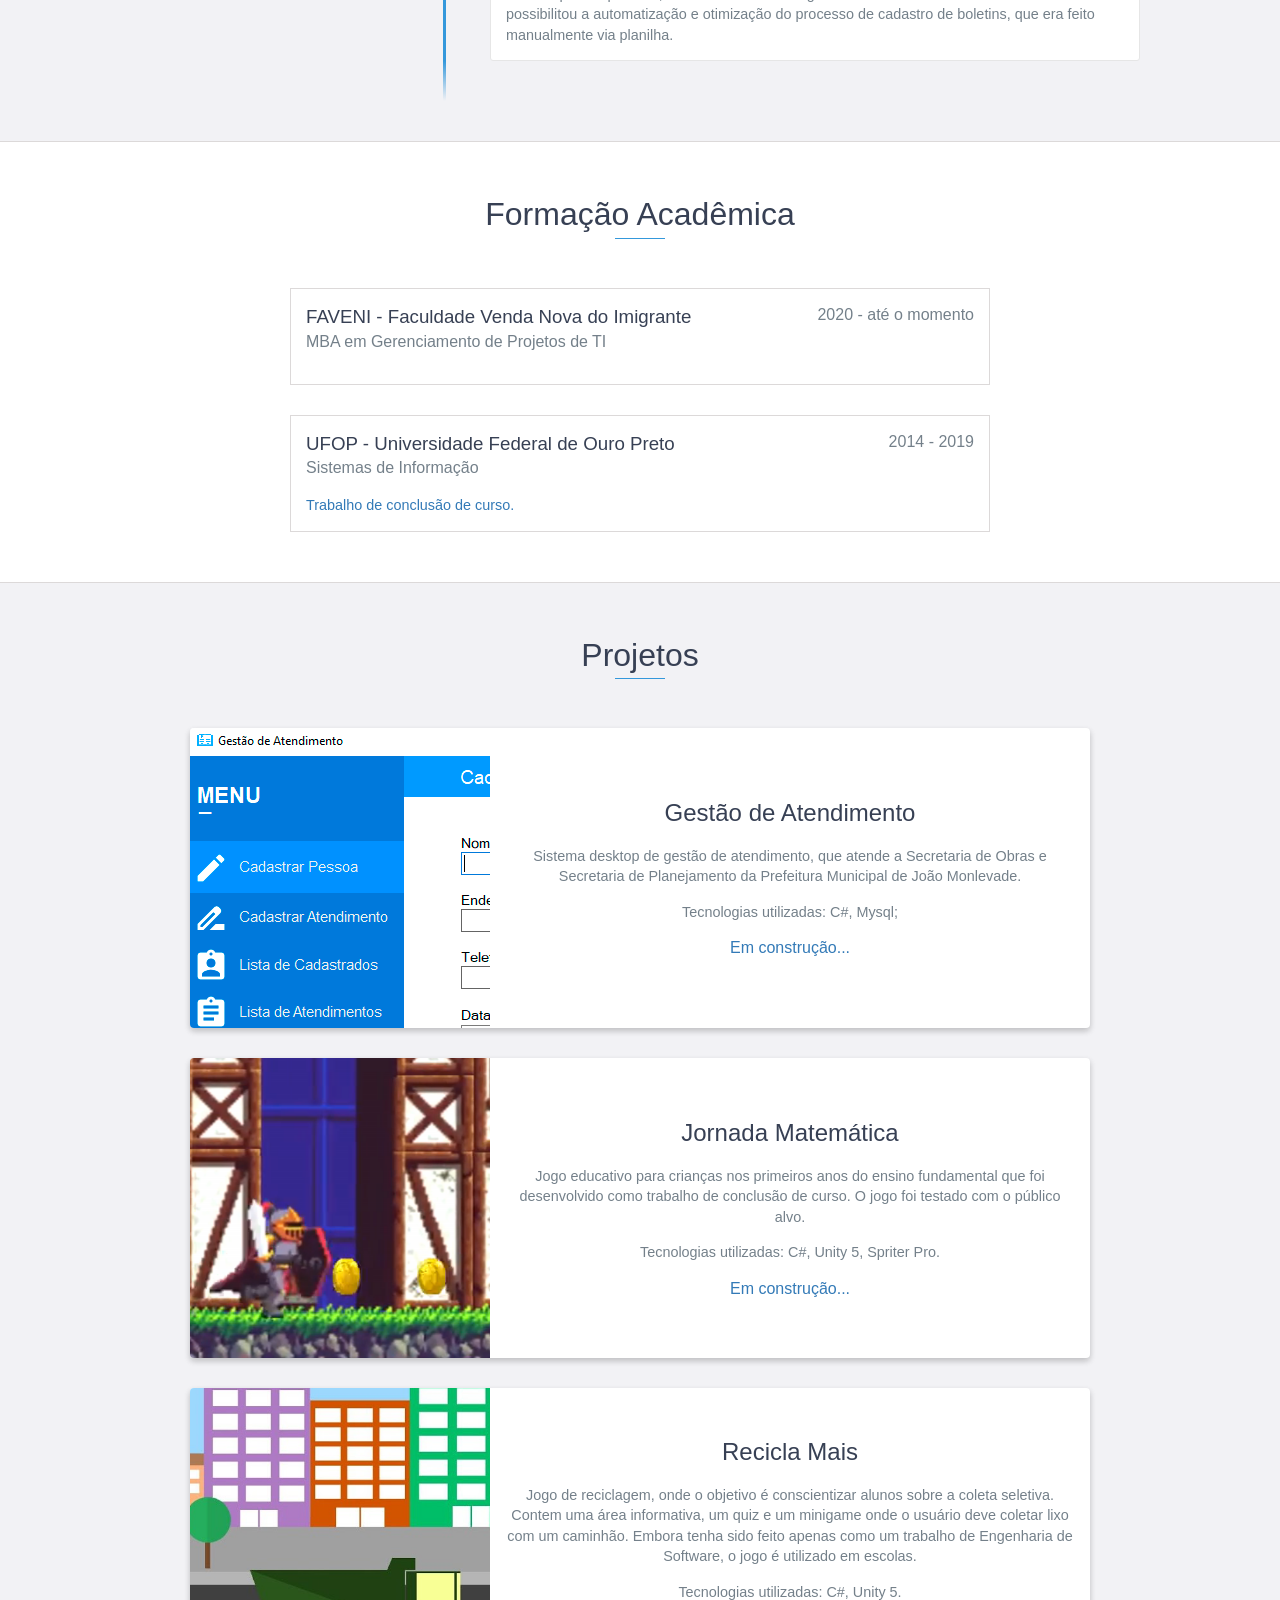
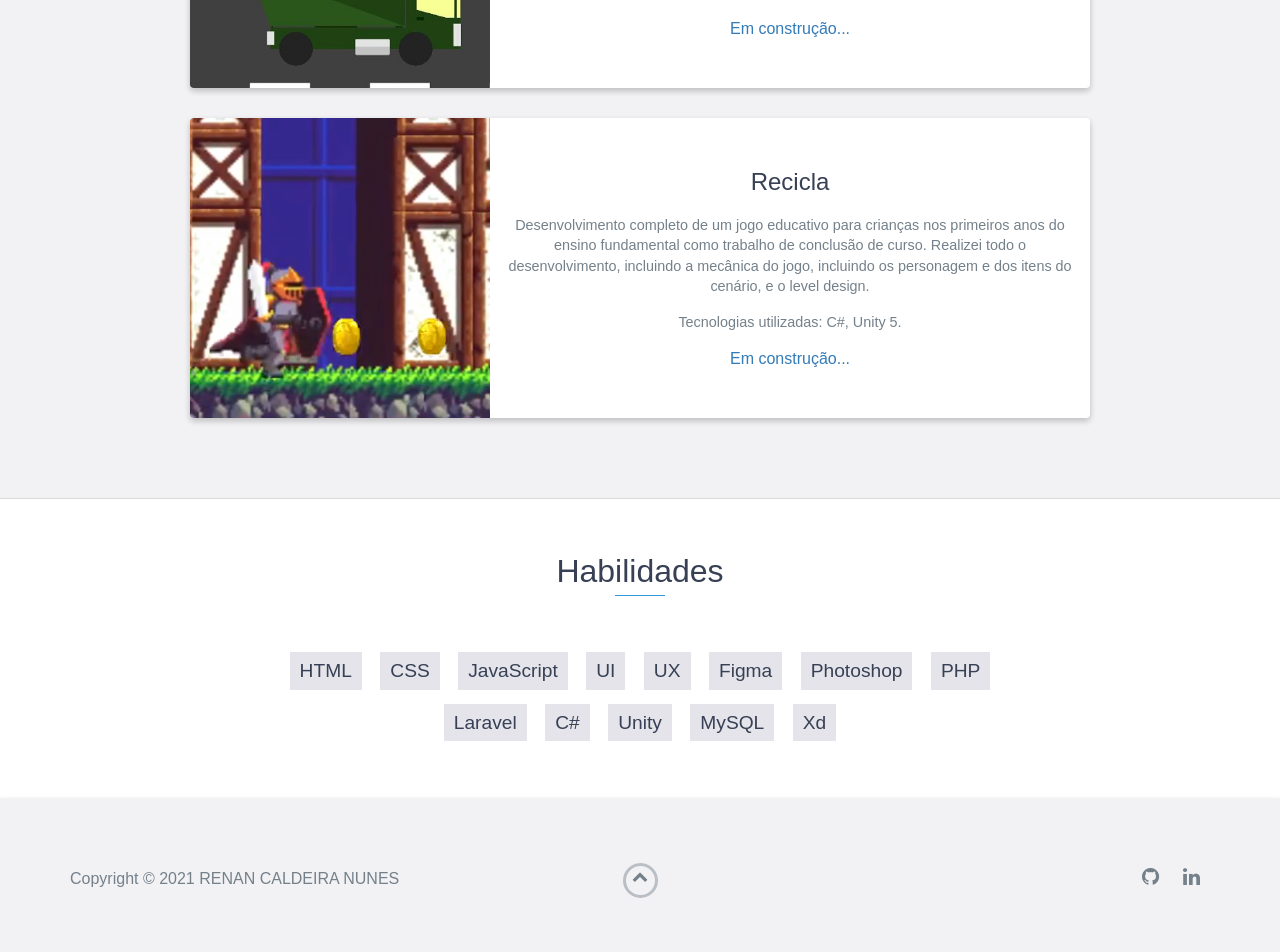
==== commit deb4b9d9: "projetos" ====
--- a/index.html
+++ b/index.html
@@ -24,14 +24,14 @@
             <span>Close</span> <i class="fa fa-times" aria-hidden="true"></i>
         </div>
         <ul id="menu" class="shadow">
-            <li>
+            <!--<li>
                 <a href="#about">Sobre</a>
-            </li>
+            </li>-->
             <li>
                 <a href="#experience">Experiência</a>
             </li>
             <li>
-                <a href="#education">Educação</a>
+                <a href="#education">Formação</a>
             </li>
             <li>
                 <a href="#projects">Projetos</a>
@@ -39,9 +39,9 @@
             <li>
                 <a href="#skills">Habilidades</a>
             </li>
-            <li>
+<!--<li>
                 <a href="#contact">Contato</a>
-            </li>
+            </li>-->
         </ul>
     </header>
     <!-- End header -->
@@ -49,7 +49,7 @@
     <div id="lead">
         <div id="lead-content">
             <h1>Renan Caldeira Nunes</h1>
-            <h2>Desenvolvedor</h2>
+            <h2>Bacharel em Sistemas de Informação</h2>
             <a href="#" class="btn-rounded-white">Download Resume</a>
         </div>
         <!-- End #lead-content -->
@@ -65,7 +65,7 @@
     </div>
     <!-- End #lead -->
 
-    <div id="Sobre">
+   <!---- <div id="Sobre">
         <div class="container">
             <div class="row">
                 <div class="col-md-4">
@@ -81,19 +81,20 @@
             </div>
         </div>
     </div>
-    <!-- End #about -->
+    -->
 
     <div id="experience" class="background-alt">
-        <h2 class="heading">Experiência</h2>
+        <h2 class="heading">Experiência Profissional</h2>
         <div id="experience-timeline">
             <div data-date="Janeiro de 2021 – até o momento">
                 <h3>Prefeitura Municipal de João Monlevade</h3>
                 <h4>Assessor de Diretoria - TI</h4>
                 <p>
-                    Realizo o desenvolvimento de sistemas e auxilio na gestão da tecnologia da informação do setor de TI da 
+                    Atualmente, realizo o desenvolvimento de sistemas e auxilio na gestão da tecnologia da informação do setor de TI da 
                     Prefeitura de João Monlevade.
                 </p>
             </div>
+
 
             <div data-date="Janeiro de 2019 – Julho de 2019">
                 <h3>Laboratório de Engenharia e Desenvolvimento de Sistemas</h3>
@@ -120,7 +121,7 @@
     <!-- End #experience -->
 
     <div id="education">
-        <h2 class="heading">Educação</h2>
+        <h2 class="heading">Formação Acadêmica</h2>
         <div class="education-block">
             <h3>FAVENI - Faculdade Venda Nova do Imigrante</h3>
             <span class="education-date">2020 - até o momento</span>
@@ -144,20 +145,42 @@
     <!-- End #education -->
 
     <div id="projects" class="background-alt">
-        <h2 class="heading">Projects</h2>
+        <h2 class="heading">Projetos</h2>
         <div class="container">
             <div class="row">
+               
+                <div class="project shadow-large">
+                    <div class="project-image" style="max-height: 300px; max-width: 100px;">
+                        <img src="images/preview/sqGestaoDeAtendimento.png" />
+                    </div>
+                    <!-- End .project-image -->
+                    <div class="project-info ">
+                        <h3>Gestão de Atendimento</h3>
+                        <p>
+                            Sistema desktop de gestão de atendimento, que atende a Secretaria de Obras e Secretaria de Planejamento da
+                            Prefeitura Municipal de João Monlevade.
+
+                            <p>Tecnologias utilizadas: C#, Mysql;</p>
+                        </p>
+                        <a href="#">Em construção...</a>
+                    </div>
+                    <!-- End .project-info -->
+                </div>
+                <!-- End .project -->
+
                 <div class="project shadow-large">
                     <div class="project-image">
-                        <img src="images/project.jpg" />
+                        <img src="images/preview/sqJornadaMatematica.png" />
                     </div>
                     <!-- End .project-image -->
                     <div class="project-info">
-                        <h3>Project Name Here</h3>
+                        <h3>Jornada Matemática</h3>
                         <p>
-                            Lorem ipsum dolor sit amet, consectetur adipiscing elit. Curabitur in iaculis ex. Etiam volutpat laoreet urna. Morbi ut tortor nec nulla commodo malesuada sit amet vel lacus. Fusce eget efficitur libero. Morbi dapibus porta quam laoreet placerat.
+                            Jogo educativo para crianças nos primeiros anos do ensino fundamental que foi desenvolvido como trabalho
+                            de conclusão de curso. O jogo foi testado com o público alvo.
+                            <p>Tecnologias utilizadas: C#, Unity 5, Spriter Pro.</p>
                         </p>
-                        <a href="#">View Project</a>
+                        <a href="#">Em construção...</a>
                     </div>
                     <!-- End .project-info -->
                 </div>
@@ -165,19 +188,42 @@
 
                 <div class="project shadow-large">
                     <div class="project-image">
-                        <img src="images/project.jpg" />
+                        <img src="images/preview/sqRecicla.png" />
                     </div>
                     <!-- End .project-image -->
                     <div class="project-info">
-                        <h3>Project Name Here</h3>
+                        <h3>Recicla Mais</h3>
                         <p>
-                            Lorem ipsum dolor sit amet, consectetur adipiscing elit. Curabitur in iaculis ex. Etiam volutpat laoreet urna. Morbi ut tortor nec nulla commodo malesuada sit amet vel lacus. Fusce eget efficitur libero. Morbi dapibus porta quam laoreet placerat.
+                            Jogo de reciclagem, onde o objetivo é conscientizar alunos sobre a coleta seletiva. Contem uma área informativa,
+                            um quiz e um minigame onde o usuário deve coletar lixo com um caminhão. Embora tenha sido feito apenas como um
+                            trabalho de Engenharia de Software, o jogo é utilizado em escolas.
+                            <p>Tecnologias utilizadas: C#, Unity 5.</p>
                         </p>
-                        <a href="#">View Project</a>
+                        <a href="#">Em construção...</a>
                     </div>
                     <!-- End .project-info -->
                 </div>
                 <!-- End .project -->
+
+                <div class="project shadow-large">
+                    <div class="project-image">
+                        <img src="images/preview/sqJornadaMatematica.png" />
+                    </div>
+                    <!-- End .project-image -->
+                    <div class="project-info">
+                        <h3>Recicla</h3>
+                        <p>
+                            Desenvolvimento completo de um jogo educativo para crianças nos primeiros anos do ensino fundamental como trabalho
+                            de conclusão de curso. Realizei todo o desenvolvimento, incluindo a mecânica do jogo, incluindo os personagem e dos itens do cenário,
+                            e o level design.
+                            <p>Tecnologias utilizadas: C#, Unity 5.</p>
+                        </p>
+                        <a href="#">Em construção...</a>
+                    </div>
+                    <!-- End .project-info -->
+                </div>
+                <!-- End .project -->
+
             </div>
         </div>
     </div>
@@ -198,6 +244,7 @@
             <li>C#</li>
             <li>Unity</li>
             <li>MySQL</li>
+            <li>Xd</li>
         </ul>
     </div>
     <!-- End #skills -->
